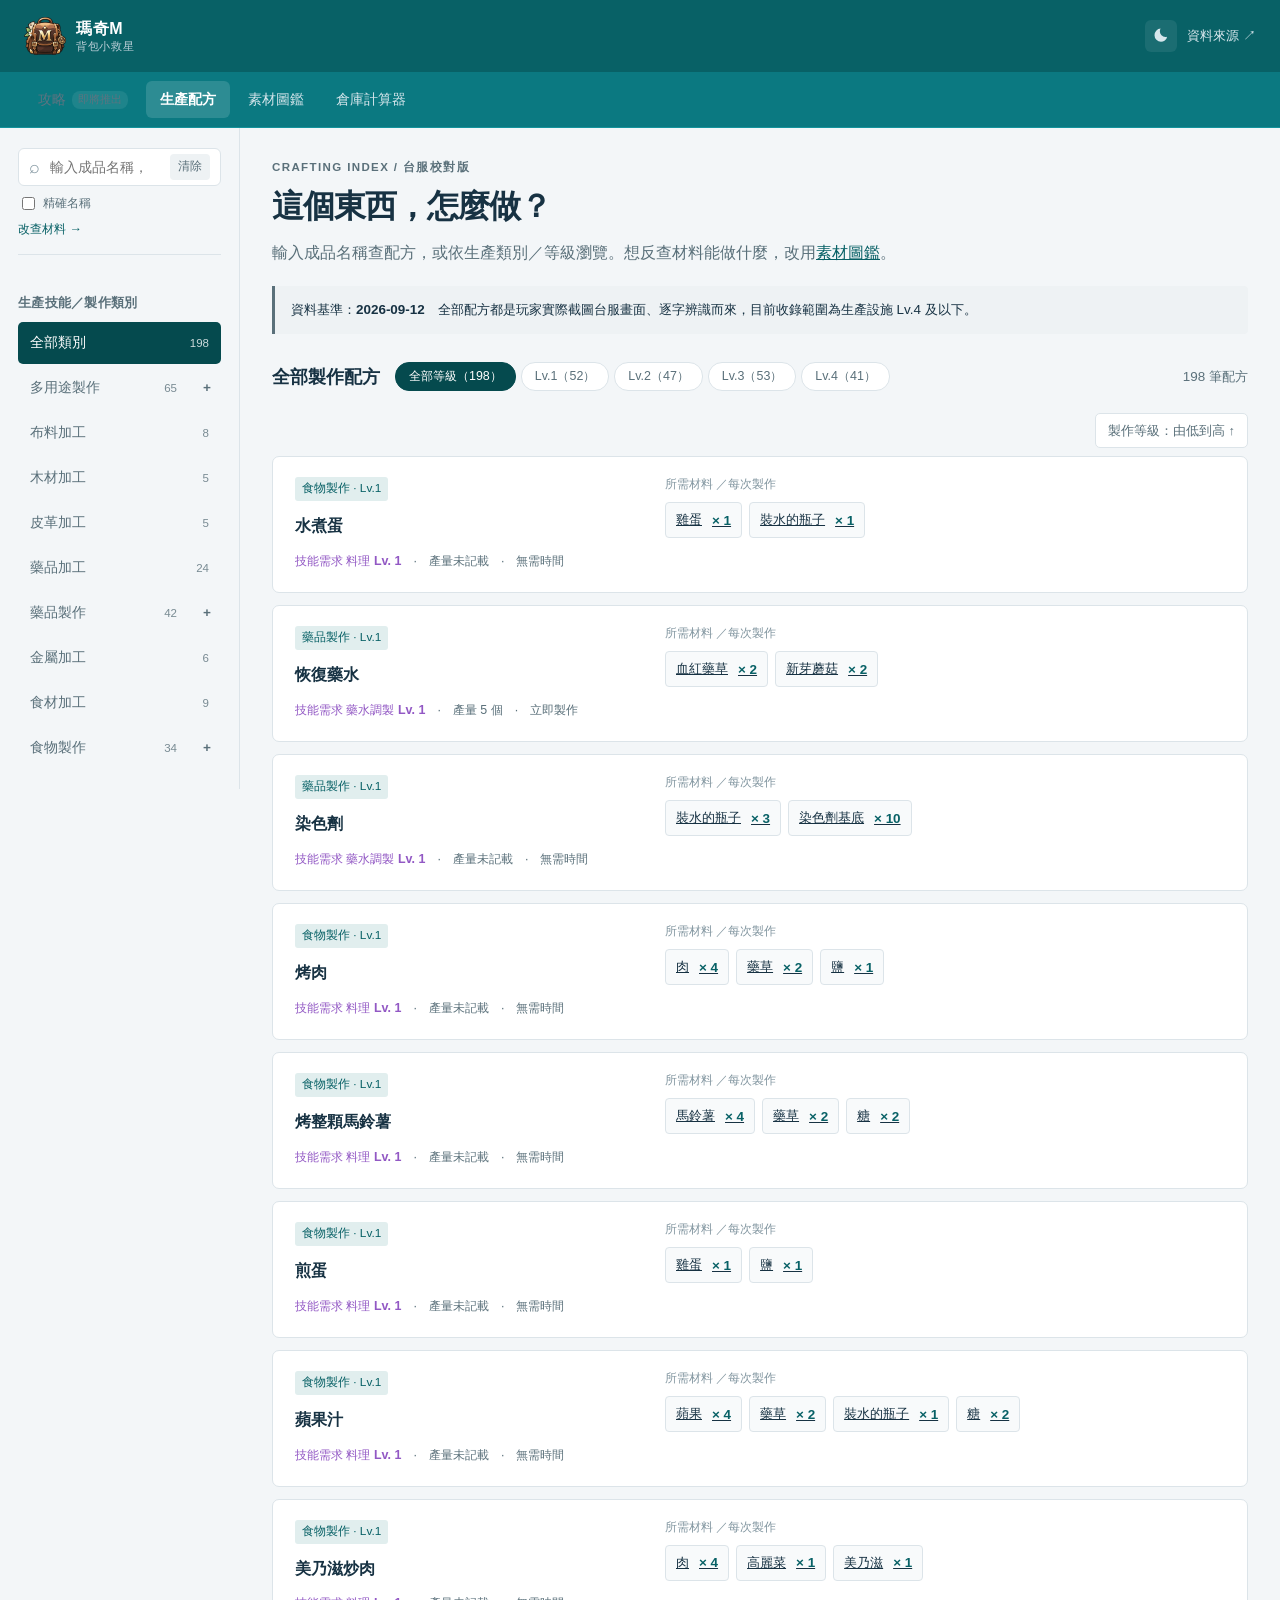
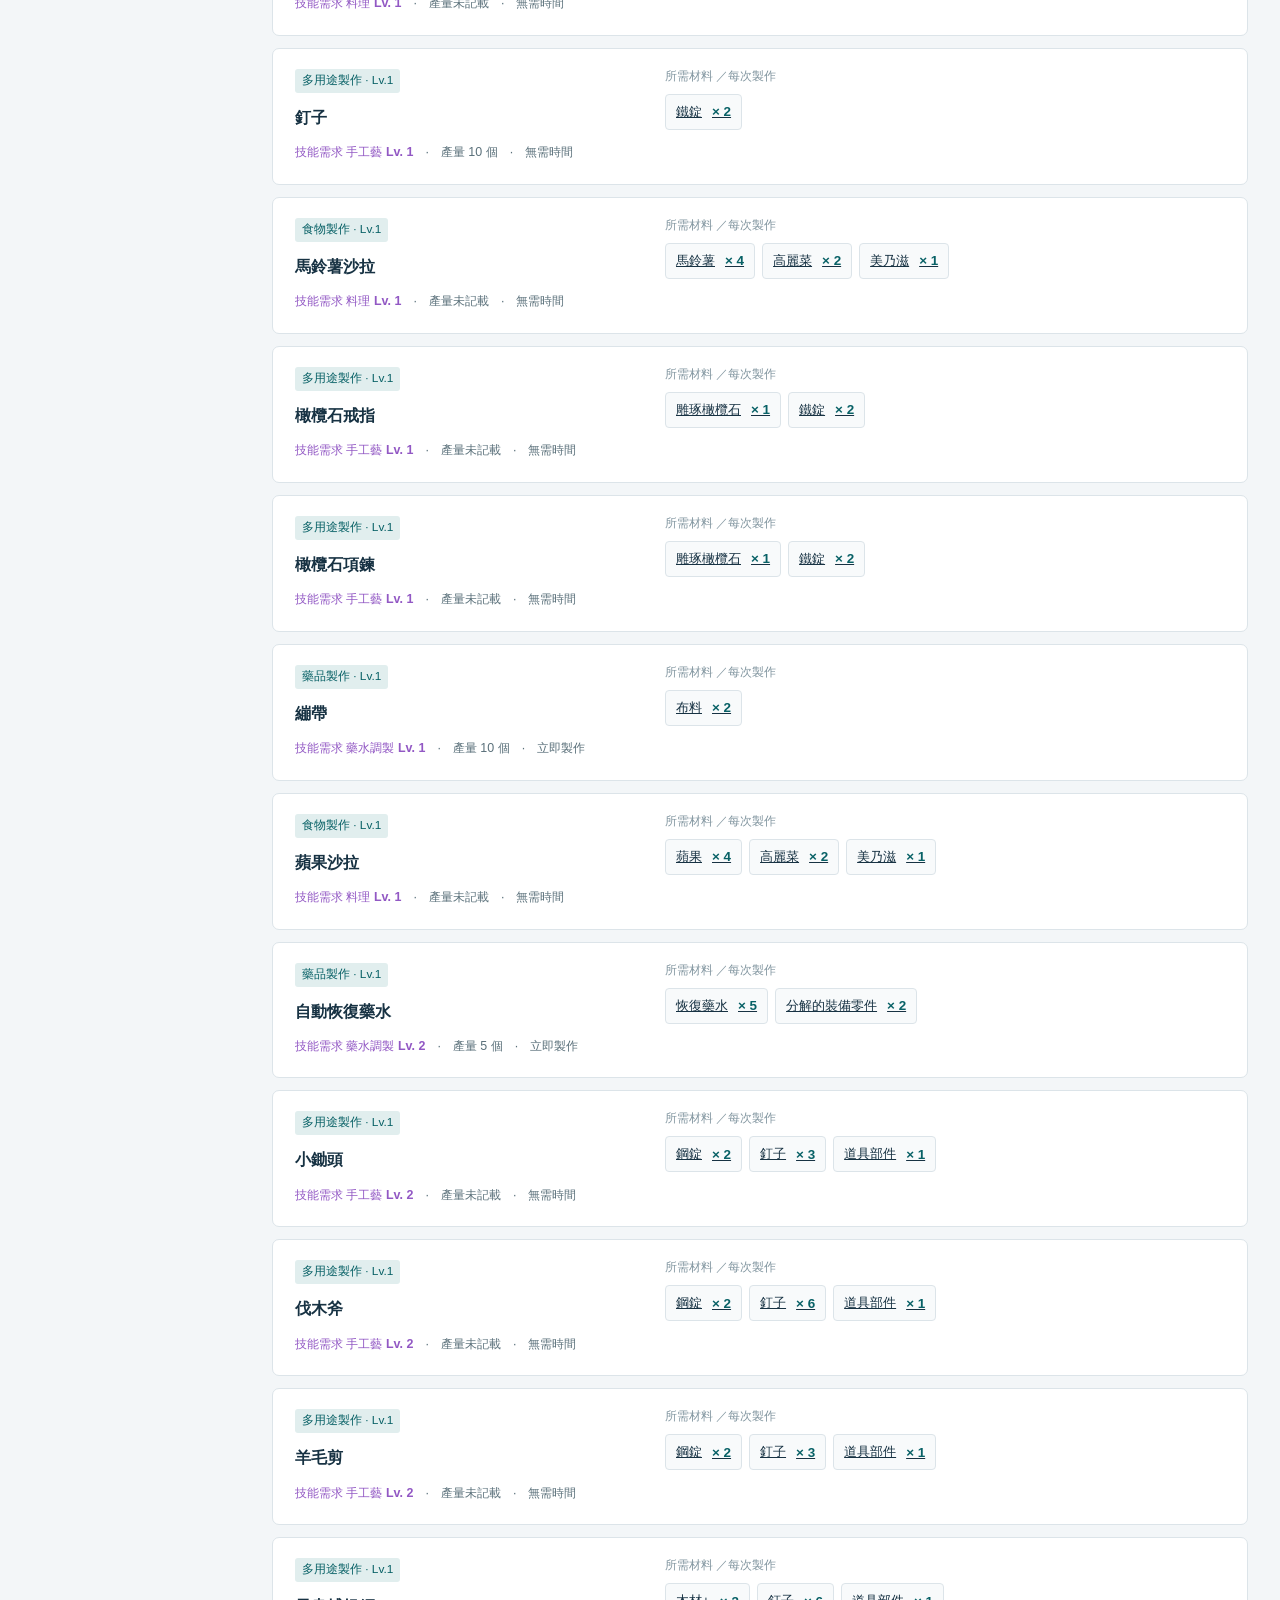
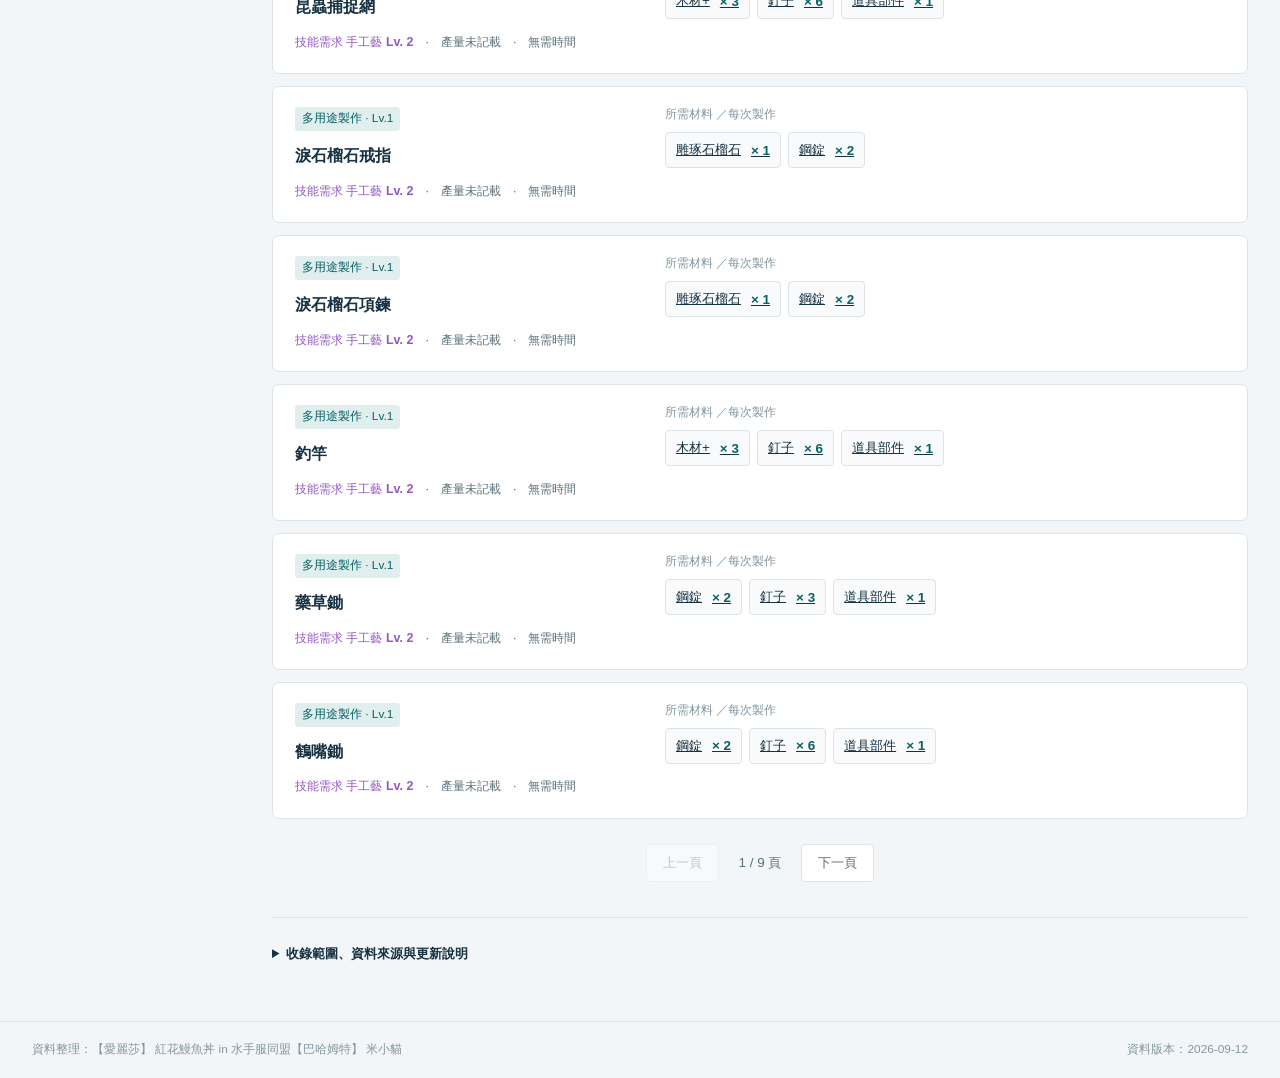
==== database.html @ 763d6b6a "更新品牌色與資料整理署名 Banner 主色改為 #086166，全站配色以此為主軸重新搭配（Header/Context-Bar/Hero、 連結與強調色、側欄啟用狀態、徽章底色，深色模式也同步調整" ====
<!doctype html>
<html lang="zh-Hant">
<head>
<meta charset="UTF-8">
<meta name="viewport" content="width=device-width,initial-scale=1">
<meta name="theme-color" content="#086166">
<title>資料庫｜瑪奇M 背包小救星</title>
<meta name="description" content="瑪奇M生產配方查詢，可依生產分類、子分類、等級瀏覽，或輸入成品名稱查詢所需材料、技能需求與製作時間，資料來自玩家自行截圖台服畫面整理。">
<link rel="stylesheet" href="css/style.css">
<!-- 深色／淺色模式：越早套用越好，避免翻頁那一瞬間先閃一次錯的顏色再跳成使用者選的模式 -->
<script>(function(){try{var t=localStorage.getItem('mabi-theme');if(t)document.documentElement.setAttribute('data-theme',t);}catch(e){}})();</script>
</head>
<body>

<!-- Global Header：品牌識別，全站固定 72px -->
<header class="global-header">
  <a class="brand" href="index.html">
    <span class="mark"><img src="images/LOGO/LOGO_01.png" alt="瑪奇M 背包小救星"></span>
    <span>瑪奇M<small>背包小救星</small></span>
  </a>
  <div class="header-actions">
    <button id="themeToggle" class="theme-toggle" type="button" aria-label="切換深色／淺色模式" title="切換深色／淺色模式">
      <svg class="icon-moon" viewBox="0 0 24 24" width="16" height="16" aria-hidden="true"><path fill="currentColor" d="M20.742 13.045a8.088 8.088 0 0 1-2.077.27c-4.612 0-8.35-3.738-8.35-8.35 0-1.482.392-2.873 1.079-4.075A9.708 9.708 0 0 0 2.25 10.834a9.708 9.708 0 0 0 9.706 9.707 9.71 9.71 0 0 0 8.786-5.496Z"/></svg>
      <svg class="icon-sun" viewBox="0 0 24 24" width="16" height="16" aria-hidden="true"><path fill="currentColor" d="M12 4a1 1 0 0 1-1-1V1.75a1 1 0 1 1 2 0V3a1 1 0 0 1-1 1Zm0 15a1 1 0 0 1 1 1v1.25a1 1 0 1 1-2 0V20a1 1 0 0 1 1-1Zm9-7a1 1 0 0 1-1 1h-1.25a1 1 0 1 1 0-2H20a1 1 0 0 1 1 1ZM4.25 12a1 1 0 0 1-1 1H2a1 1 0 1 1 0-2h1.25a1 1 0 0 1 1 1Zm13.132-6.132a1 1 0 0 1 0 1.414l-.884.884a1 1 0 1 1-1.414-1.414l.884-.884a1 1 0 0 1 1.414 0ZM7.116 16.884a1 1 0 0 1 0 1.414l-.884.884a1 1 0 1 1-1.414-1.414l.884-.884a1 1 0 0 1 1.414 0Zm11.766 2.298a1 1 0 0 1-1.414 0l-.884-.884a1 1 0 1 1 1.414-1.414l.884.884a1 1 0 0 1 0 1.414ZM7.116 7.116a1 1 0 0 1-1.414 0l-.884-.884A1 1 0 1 1 6.232 4.82l.884.884a1 1 0 0 1 0 1.412ZM12 7a5 5 0 1 1 0 10 5 5 0 0 1 0-10Z"/></svg>
    </button>
    <a href="#sources">資料來源 ↗</a>
  </div>
</header>

<!-- Context-Bar：全站導航（我要去哪個功能），吸在 Header 下方 -->
<div class="context-bar">
  <nav class="global-nav" aria-label="全站導航">
    <span class="disabled">攻略<em>即將推出</em></span>
    <a href="database.html" class="current">生產配方</a>
    <a href="items.html">素材圖鑑</a>
    <a href="inventory.html">倉庫計算器</a>
  </nav>
</div>

<!-- 版面骨架：Sidebar（搜尋＋區域導航：分類／等級）＋ 正文 -->
<div class="layout">

  <aside class="sidebar">
    <div class="sidebar-search">
      <div class="search-line">
        <span aria-hidden="true">⌕</span>
        <input id="search" type="search" autocomplete="off" placeholder="輸入成品名稱，例如：鋼錠、繃帶">
        <button id="clear" type="button">清除</button>
      </div>
      <label class="exact-toggle"><input type="checkbox" id="exact"> 精確名稱</label>
      <a href="items.html" class="switch-link">改查材料 →</a>
    </div>
    <h2 id="categoryHeading">生產技能／製作類別</h2>
    <nav id="categories" aria-label="製作類別"></nav>
  </aside>

  <main class="content">
    <div class="content-inner">

      <div class="intro">
        <div>
          <p class="eyebrow">CRAFTING INDEX / 台服校對版</p>
          <h1>這個東西，怎麼做？</h1>
          <p>輸入成品名稱查配方，或依生產類別／等級瀏覽。想反查材料能做什麼，改用<a href="items.html">素材圖鑑</a>。</p>
        </div>
      </div>

      <div class="notice">
        資料基準：<strong id="notice-date"></strong>　全部配方都是玩家實際截圖台服畫面、逐字辨識而來，目前收錄範圍為生產設施 Lv.4 及以下。
      </div>

      <div class="result-bar">
        <h2 id="result-title">全部製作配方</h2>
        <div id="levelPicker" class="level-picker"></div>
        <span id="result-count" role="status" aria-live="polite"></span>
      </div>
      <div id="subcatPicker" class="level-picker subcat-picker" hidden></div>
      <div id="active-filter"></div>
      <div id="results"><div class="empty">正在讀取配方資料…</div></div>
      <div class="pagination">
        <button id="previous">上一頁</button>
        <span id="page-info"></span>
        <button id="next">下一頁</button>
      </div>

      <details id="sources">
        <summary>收錄範圍、資料來源與更新說明</summary>
        <div id="coverage"></div>
        <p>主要資料：玩家自行截圖台服遊戲畫面（生產設施 Lv.4 及以下），逐字辨識、人工複核後整理而成，非官方審核資料，可能有漏項或誤讀。</p>
        <p>查無結果僅表示目前收錄資料中沒有符合項目，不代表遊戲中沒有這個配方；數量、產量或時間未記載時會明示。歡迎持續補充截圖擴充收錄範圍。<a href="https://mabinogimobile.nexon.com/Info/Guide" target="_blank" rel="noopener">NEXON 官方指南</a>供核對遊戲規則。</p>
      </details>

    </div>
  </main>
</div>

<footer class="site-footer">
  <span>資料整理：【愛麗莎】 紅花鰻魚丼 in 水手服同盟【巴哈姆特】 米小貓</span>
  <span id="build-meta"></span>
</footer>

<script src="js/theme.js"></script>
<script src="js/data.js"></script>
<script src="js/app.js"></script>
</body>
</html>
---- css/style.css ----
/* ===================================================================
   瑪奇M 背包小救星 - 全站設計系統
   Header(72px, 全站固定，首頁例外) / Context-Bar(56px, 需要的頁面才出現)
   Sidebar(240px) / Main gutter(32~40px) / 文章 840px / 資料頁最大 1200px
   IA：Header = 全站導航（我要去哪個功能）／Sidebar = 區域導航（這個功能內去哪）

   配色一律用下面這組變數（Header／Context-Bar／Hero 是固定深色品牌色，
   不隨淺色／深色模式變動；其餘內文區塊都吃這組變數，深色模式只要在
   [data-theme="dark"] 裡覆寫變數即可，規則本身不用重寫）
   =================================================================== */

:root {
  font-family: Inter, "Noto Sans TC", "Microsoft JhengHei", sans-serif;
  font-size: 16px;
  color: var(--text);
  background: var(--bg);

  --bg: #f3f6f8;            /* 頁面／側欄底色 */
  --surface: #ffffff;       /* 卡片、表格、輸入框等表面 */
  --surface-2: #eef2f4;     /* 標籤／hover 等淺色填色 */
  --surface-3: #f8fafb;     /* 材料格等更淺一階的填色 */
  --text: #173243;          /* 主文字 */
  --text-2: #5a707a;        /* 次要文字（說明、meta） */
  --text-3: #8296a0;        /* 更淡的文字（footer、時間戳、占位符） */
  --line: #dce4e9;          /* 邊框線 */
  --accent: #086166;        /* 主色（連結、強調文字），跟頁首 Banner 同一個顏色 */
  --accent-soft: #e1eeee;   /* 徽章／材料命中 底色 */
  --accent-strong: #054a4e; /* 側欄主分類啟用中 底色 */
  --accent-strong-2: #033a3d; /* 側欄子分類啟用中 底色（比上面更深一階） */
  --warn-bg: #fdecd9;       /* 未實裝標籤 底色 */
  --warn-text: #a5490a;     /* 未實裝標籤 文字 */
  --danger: #c15b4a;        /* 刪除／缺料 等警示文字 */

  --header-h: 72px;
  --context-h: 56px;
  --sidebar-w: 240px;
  --gutter: 32px;
  --sticky-top: calc(var(--header-h) + var(--context-h)); /* 全站導覽列現在都在 Context-Bar，側欄一律往下多吸 56px */
}

/* 系統偏好深色時，只要頁面沒有被手動切成「淺色」，就先套用深色配色 */
@media (prefers-color-scheme: dark) {
  :root:not([data-theme="light"]) {
    --bg: #10161c;
    --surface: #1a232b;
    --surface-2: #222d36;
    --surface-3: #1e2830;
    --text: #dde6ea;
    --text-2: #93a7b1;
    --text-3: #6f8790;
    --line: #2b3944;
    --accent: #35b8c0;
    --accent-soft: #123f42;
    --accent-strong: #14818a;
    --accent-strong-2: #0f6b73;
    --warn-bg: #3a2413;
    --warn-text: #e2954f;
    --danger: #e0796a;
  }
}
/* 手動切成「深色」：不管系統設定是什麼，都套用深色配色（右上角切換鈕控制這個屬性） */
:root[data-theme="dark"] {
  --bg: #10161c;
  --surface: #1a232b;
  --surface-2: #222d36;
  --surface-3: #1e2830;
  --text: #dde6ea;
  --text-2: #93a7b1;
  --text-3: #6f8790;
  --line: #2b3944;
  --accent: #3fb6ae;
  --accent-soft: #16333a;
  --accent-strong: #1f8089;
  --accent-strong-2: #17646c;
  --warn-bg: #3a2413;
  --warn-text: #e2954f;
  --danger: #e0796a;
}

* { box-sizing: border-box; }
body { margin: 0; }
button, input { font: inherit; }
button, a { touch-action: manipulation; }
button { cursor: pointer; }
a { color: var(--accent); }
button:focus-visible, a:focus-visible, input:focus-visible, summary:focus-visible {
  outline: 3px solid #dd9f37;
  outline-offset: 3px;
}
/* 切換深色／淺色模式時，讓顏色平滑過渡，不要整片畫面瞬間跳色 */
body, .sidebar, .sidebar-search .search-line, .recipe, .entry-card, .item-card,
.item-detail-header, .usage-row, .recipe-source-box, .inv-add, .inv-add-suggest,
.inv-table, .inv-row, .empty, .notice, .badge, .ni-tag, .level-picker button,
#active-filter #sortToggle, .pagination button {
  transition: background-color .15s ease, color .15s ease, border-color .15s ease;
}

/* ===================================================================
   Global Header（72px，全站固定規格，只有首頁的 Hero 區塊比較大，
   Header 本身高度不變）
   這一區塊是固定的深色品牌色，淺色／深色模式下都長一樣
   =================================================================== */
.global-header {
  position: sticky;
  top: 0;
  z-index: 40;
  height: var(--header-h);
  background: #086166;
  color: white;
  display: flex;
  align-items: center;
  justify-content: space-between;
  gap: 28px;
  padding: 0 24px;
}
.brand {
  display: flex;
  align-items: center;
  gap: 10px;
  text-decoration: none;
  color: white;
  font-weight: 650;
  letter-spacing: .04em;
  flex-shrink: 0;
  white-space: nowrap;
}
.brand .mark {
  width: 42px;
  height: 42px;
  flex-shrink: 0;
  display: grid;
  place-items: center;
}
.brand .mark img { width: 100%; height: 100%; object-fit: contain; display: block; }
.brand small { display: block; font-size: .68rem; color: #bed0d9; font-weight: 400; }

/* 全站導航：目前只有「資料庫」真正做好，其餘先用 disabled 樣式佔位，
   之後功能做好了只要把 disabled 拿掉、補上 href 即可，版型不用重做
   現在整排都移到 Context-Bar 裡，全站每一頁都會出現 */
.global-nav { display: flex; gap: 4px; }
.global-nav a, .global-nav span {
  display: inline-flex;
  align-items: center;
  gap: 6px;
  padding: 9px 14px;
  border-radius: 6px;
  font-size: .9rem;
  text-decoration: none;
  color: #d7e6ec;
}
.global-nav a:hover { background: rgba(255,255,255,.1); }
.global-nav a.current { background: rgba(255,255,255,.14); color: white; font-weight: 600; }
.global-nav span.disabled { color: #5d7480; cursor: default; }
.global-nav span.disabled em { font-style: normal; font-size: .68rem; background: rgba(255,255,255,.08); padding: 2px 6px; border-radius: 8px; }

.header-actions { display: flex; align-items: center; gap: 10px; flex-shrink: 0; }
.header-actions a { color: #d7e6ec; font-size: .82rem; text-decoration: none; white-space: nowrap; }

/* 深色／淺色模式切換鈕：放在 header-actions 裡，圖示本身用 currentColor，
   兩種模式的圖示都畫好，靠 [data-theme] 切換顯示哪一個，JS 只需要切屬性 */
.theme-toggle {
  display: grid; place-items: center;
  width: 32px; height: 32px; flex-shrink: 0;
  border: 0; border-radius: 6px;
  background: rgba(255,255,255,.08); color: #d7e6ec;
}
.theme-toggle:hover { background: rgba(255,255,255,.16); }
.theme-toggle .icon-sun { display: none; }
:root[data-theme="dark"] .theme-toggle .icon-moon { display: none; }
:root[data-theme="dark"] .theme-toggle .icon-sun { display: block; }

/* ===================================================================
   Context / Search Bar（56px，只有需要搜尋的功能頁才出現，吸在 Header 下方）
   這一區塊也是固定的深色品牌色，淺色／深色模式下都長一樣
   =================================================================== */
.context-bar {
  position: sticky;
  top: var(--header-h);
  z-index: 35;
  height: var(--context-h);
  background: #0b7981;
  border-bottom: 1px solid #14939c;
  display: flex;
  align-items: center;
  gap: 16px;
  padding: 0 24px;
}
.context-bar .search-line {
  flex: 1;
  display: flex;
  align-items: center;
  gap: 10px;
  background: rgba(255,255,255,.08);
  border: 1px solid rgba(255,255,255,.18);
  border-radius: 6px;
  padding: 0 12px;
  height: 40px;
  max-width: 640px;
}
.context-bar .search-line:focus-within { border-color: #dd9f37; }
.context-bar .search-line span { color: #bed0d9; font-size: 1.2rem; }
.context-bar .search-line input {
  flex: 1; min-width: 0; border: 0; background: transparent; color: white; outline: none;
}
.context-bar .search-line input::placeholder { color: #8ea3ab; }
.context-bar .modes { display: flex; gap: 4px; flex-shrink: 0; }
.context-bar .modes button {
  background: none; border: 1px solid transparent; color: #bed0d9;
  border-radius: 5px; padding: 6px 10px; font-size: .8rem;
}
.context-bar .modes button[aria-selected=true] { color: white; background: rgba(255,255,255,.14); border-color: rgba(255,255,255,.28); }
.context-bar .exact-toggle { display: flex; align-items: center; gap: 5px; font-size: .78rem; color: #bed0d9; flex-shrink: 0; white-space: nowrap; }
.context-bar .exact-toggle input { accent-color: #dd9f37; }
.context-bar .source-link { color: #b9d0d8; font-size: .8rem; text-decoration: none; flex-shrink: 0; white-space: nowrap; }

/* 側欄裡的搜尋區塊（跟側欄背景搭，吃 --surface / --line 變數） */
.sidebar-search { margin-bottom: 14px; padding-bottom: 16px; border-bottom: 1px solid var(--line); }
.sidebar-search .search-line {
  display: flex; align-items: center; gap: 8px; background: var(--surface);
  border: 1px solid var(--line); border-radius: 6px; padding: 0 10px; height: 38px; margin-bottom: 8px;
}
.sidebar-search .search-line:focus-within { border-color: var(--accent); }
.sidebar-search .search-line span { color: var(--text-3); font-size: 1.1rem; }
.sidebar-search .search-line input { flex: 1; min-width: 0; border: 0; background: transparent; color: var(--text); outline: none; font-size: .85rem; }
.sidebar-search .search-line button { border: 0; background: var(--surface-2); color: var(--text-2); border-radius: 4px; padding: 5px 8px; font-size: .74rem; }
.sidebar-search .exact-toggle { display: flex; align-items: center; gap: 5px; font-size: .78rem; color: var(--text-2); }
.sidebar-search .exact-toggle input { accent-color: var(--accent); }
.sidebar-search .switch-link { display: block; margin-top: 8px; font-size: .78rem; color: var(--accent); text-decoration: none; }

/* ===================================================================
   版面骨架：側欄（區域導航）＋ 正文
   =================================================================== */
.layout { display: flex; align-items: flex-start; }

.sidebar {
  position: sticky;
  top: var(--sticky-top);
  align-self: flex-start;
  width: var(--sidebar-w);
  flex-shrink: 0;
  max-height: calc(100vh - var(--sticky-top));
  overflow-y: auto;
  padding: 20px 18px;
  border-right: 1px solid var(--line);
  background: var(--bg);
}
.sidebar h2 { font-size: .8rem; color: var(--text-2); margin: 14px 0 10px; letter-spacing: .02em; }
.sidebar h2:first-child { margin-top: 0; }
/* 「生產技能／製作類別」不要貼齊搜尋區塊，留約兩行文字的空白距離 */
#categoryHeading { margin-top: 40px; }
.sidebar nav { display: flex; flex-direction: column; gap: 3px; }
.sidebar nav button, .sidebar nav a {
  border: 0;
  background: transparent;
  color: var(--text-2);
  padding: 10px 12px;
  text-align: left;
  display: flex;
  justify-content: space-between;
  gap: 8px;
  align-items: center;
  border-radius: 5px;
  font-size: .85rem;
  text-decoration: none;
  height: 42px;
}
.sidebar nav button:hover, .sidebar nav a:hover { background: var(--surface-2); }
.sidebar nav button.active, .sidebar nav a.active { background: var(--accent-strong); color: white; }
.sidebar nav button span:last-child { font-size: .72rem; opacity: .8; }
.sidebar nav a.sub, .sidebar nav button.sub { padding-left: 28px; font-size: .8rem; height: 36px; } /* 子分類縮排 16px（在 12px 基礎上再加） */
.sidebar nav button.sub.active { background: var(--accent-strong-2); }
.sidebar nav button.sub .branch { color: var(--text-3); margin-right: 2px; flex-shrink: 0; } /* 子項目前方的分支符號 */

/* 可展開/收合的分類列：主按鈕 + 右側開合按鈕 各自獨立點擊 */
.cat-row { display: flex; align-items: stretch; gap: 2px; }
.cat-row button.cat-main { flex: 1; min-width: 0; }
.cat-toggle {
  flex-shrink: 0; width: 30px; height: 42px; border: 0; background: transparent;
  color: var(--text-2); border-radius: 5px; font-size: 1rem; font-weight: 600; line-height: 1;
}
.cat-toggle:hover { background: var(--surface-2); }
.cat-toggle[aria-expanded="true"] { color: var(--accent-strong); }

.content {
  flex: 1;
  min-width: 0;
  padding: var(--gutter);
}
.content-inner { max-width: 1200px; }
.content-inner.article-width { max-width: 840px; }

.intro { display: flex; justify-content: space-between; gap: 24px; align-items: center; margin-bottom: 20px; flex-wrap: wrap; }
.eyebrow { font-size: .72rem; letter-spacing: .12em; color: var(--text-2); font-weight: 700; margin: 0 0 10px; }
h1 { font-size: clamp(1.5rem, 2.6vw, 2rem); letter-spacing: -.03em; margin: 0 0 10px; }
.intro p:not(.eyebrow) { color: var(--text-2); margin: 0; line-height: 1.7; }
.stats { display: flex; gap: 24px; flex-shrink: 0; }
.stats strong { font-family: Georgia, serif; display: block; font-size: 1.7rem; font-weight: 400; color: var(--accent); }
.stats span { font-size: .76rem; color: var(--text-2); display: block; margin-top: 4px; }

.notice { font-size: .84rem; line-height: 1.8; background: var(--surface-2); border-left: 3px solid var(--text-2); padding: 12px 16px; margin-bottom: 22px; border-radius: 0 4px 4px 0; }
.legend { display: inline-flex; gap: 16px; margin-top: 6px; flex-wrap: wrap; }
.legend span { display: inline-flex; align-items: center; gap: 6px; }
.legend i { width: 10px; height: 10px; border-radius: 50%; display: inline-block; }

.suggestions { display: flex; flex-wrap: wrap; gap: 8px; margin-bottom: 22px; }
.suggestions button { background: var(--surface-2); border: 1px solid var(--line); color: var(--accent); border-radius: 4px; padding: 6px 10px; font-size: .8rem; }
.suggestions small { color: var(--text-2); margin-left: 5px; }

.result-bar { display: flex; flex-wrap: wrap; gap: 15px; align-items: center; padding: 6px 0 14px; }
.result-bar h2 { margin: 0; font-size: 1.1rem; }
.result-bar > span { font-size: .84rem; color: var(--text-2); margin-left: auto; }

/* 等級揀選器：放在分類標題右側，直接選要看哪個等級 */
.level-picker { display: flex; gap: 5px; flex-wrap: wrap; }
.level-picker button {
  border: 1px solid var(--line); background: var(--surface); color: var(--text-2);
  border-radius: 14px; padding: 5px 13px; font-size: .78rem;
}
.level-picker button:hover { border-color: var(--accent); color: var(--accent); }
.level-picker button.active { background: var(--accent-strong); color: white; border-color: var(--accent-strong); }
.subcat-picker { margin: -6px 0 14px; }
#active-filter { display: flex; align-items: center; gap: 12px; flex-wrap: wrap; font-size: .84rem; color: var(--accent); line-height: 1.8; margin-bottom: 8px; }
#active-filter button { border: 0; background: none; color: var(--accent); text-decoration: underline; cursor: pointer; }
#active-filter #sortToggle {
  margin-left: auto; flex-shrink: 0; border: 1px solid var(--line); background: var(--surface); color: var(--text-2);
  border-radius: 5px; padding: 5px 12px; text-decoration: none; font-size: .8rem;
}
#active-filter #sortToggle:hover { border-color: var(--accent); color: var(--accent); }

.recipe { background: var(--surface); border: 1px solid var(--line); border-radius: 7px; margin-bottom: 12px; padding: 20px 22px; display: grid; grid-template-columns: minmax(170px,1fr) minmax(200px,1.6fr); gap: 20px; }
.badge { display: inline-block; font-size: .74rem; color: var(--accent); background: var(--accent-soft); padding: 4px 7px; border-radius: 3px; }
.ni-tag { display: inline-block; font-size: .7rem; color: var(--warn-text); background: var(--warn-bg); padding: 2px 6px; border-radius: 3px; margin-left: 6px; vertical-align: middle; white-space: nowrap; font-weight: 600; }
.recipe h3 { font-size: 1.02rem; margin: 12px 0 5px; line-height: 1.5; overflow-wrap: anywhere; }
.korean { font-size: .78rem; color: var(--text-3); line-height: 1.6; overflow-wrap: anywhere; }
.meta { font-size: .78rem; line-height: 1.8; color: var(--text-2); margin-top: 12px; }
.ingredients-label { font-size: .74rem; color: var(--text-3); margin-bottom: 9px; }
.ingredients { display: flex; flex-wrap: wrap; gap: 7px; }
.ingredient { border: 1px solid var(--line); background: var(--surface-3); padding: 8px 10px; border-radius: 4px; text-align: left; max-width: 100%; display: flex; gap: 10px; justify-content: space-between; align-items: center; color: var(--text); font-size: .84rem; }
.ingredient small { display: block; font-size: .72rem; color: var(--text-3); line-height: 1.6; }
.ingredient b { color: var(--accent); white-space: nowrap; }
.ingredient.match { border-color: var(--accent); background: var(--accent-soft); }
.ingredient:hover { border-color: var(--accent); }
.recipe details { font-size: .78rem; color: var(--text-2); margin-top: 14px; line-height: 1.7; }
.recipe details p { margin-bottom: 0; overflow-wrap: anywhere; }
summary { cursor: pointer; }

.pagination { display: flex; gap: 20px; align-items: center; justify-content: center; margin: 25px 0; }
.pagination button { border: 1px solid var(--line); border-radius: 4px; background: var(--surface); color: var(--text-2); padding: 9px 16px; font-size: .84rem; }
.pagination button:disabled { opacity: .35; cursor: default; }
#page-info { font-size: .84rem; color: var(--text-2); }

.empty { padding: 45px 22px; text-align: center; background: var(--surface); border: 1px dashed var(--line); line-height: 1.9; color: var(--text-2); border-radius: 6px; }
.empty h3 { color: var(--text); }
.empty button { padding: 10px 17px; border: 0; background: var(--accent-strong); color: #fff; border-radius: 5px; }

#sources { margin-top: 35px; border-top: 1px solid var(--line); padding: 23px 0; font-size: .84rem; line-height: 1.9; color: var(--text-2); }
#sources > summary { font-weight: 600; color: var(--text); }
#sources p { max-width: 1000px; }
#coverage { padding-top: 15px; }

.site-footer { font-size: .74rem; color: var(--text-3); border-top: 1px solid var(--line); padding: 20px var(--gutter); display: flex; justify-content: space-between; gap: 15px; }

/* ===================================================================
   首頁專用：Hero / 入口卡片 / 最近更新
   （首頁是 --header-h 72px 固定規格「唯一的例外」：Header 高度不變，
   但下面多一段自己的 Hero 區塊；Hero 跟 Header 一樣是固定深色品牌色）
   =================================================================== */
.hero {
  background: linear-gradient(180deg, #086166 0%, #0b7981 100%);
  color: white;
  padding: 56px 24px 64px;
  text-align: center;
}
.hero h1 { color: white; font-size: clamp(1.6rem, 3vw, 2.3rem); margin: 0 0 22px; letter-spacing: -.02em; }
.hero-search {
  max-width: 640px;
  margin: 0 auto 20px;
  display: flex;
  align-items: center;
  gap: 10px;
  background: rgba(255,255,255,.1);
  border: 1px solid rgba(255,255,255,.22);
  border-radius: 8px;
  padding: 4px 6px 4px 18px;
  height: 52px;
}
.hero-search span { color: #bed0d9; font-size: 1.3rem; }
.hero-search input { flex: 1; min-width: 0; border: 0; background: transparent; color: white; outline: none; font-size: .95rem; }
.hero-search input::placeholder { color: #93a9b1; }
.hero-search button { border: 0; background: #dd9f37; color: #1c2b32; font-weight: 700; border-radius: 5px; padding: 0 20px; height: 42px; }
.hero-hot { display: flex; gap: 10px; justify-content: center; flex-wrap: wrap; font-size: .82rem; }
.hero-hot span.label { color: #93a9b1; }
.hero-hot a { color: #cfe4ea; text-decoration: none; padding: 4px 10px; border-radius: 12px; background: rgba(255,255,255,.08); }
.hero-hot a:hover { background: rgba(255,255,255,.16); }

.home-main { max-width: 1200px; margin: 0 auto; padding: 44px var(--gutter); }
.entry-cards { display: grid; grid-template-columns: repeat(2, 1fr); gap: 20px; margin-bottom: 48px; }
.entry-card {
  display: block; text-decoration: none; color: inherit;
  background: var(--surface); border: 1px solid var(--line); border-radius: 10px; padding: 26px;
  transition: border-color .15s, transform .15s, background-color .15s;
}
.entry-card:hover { border-color: var(--accent); transform: translateY(-2px); }
.entry-card .icon { font-size: 1.8rem; margin-bottom: 14px; }
.entry-card h3 { margin: 0 0 8px; font-size: 1.05rem; color: var(--text); }
.entry-card p { margin: 0; font-size: .85rem; color: var(--text-2); line-height: 1.6; }
.entry-card.disabled { opacity: .55; cursor: default; }
.entry-card.disabled:hover { border-color: var(--line); transform: none; }
.entry-card .soon { display: inline-block; margin-top: 10px; font-size: .68rem; background: var(--surface-2); color: var(--text-2); padding: 2px 8px; border-radius: 8px; }

.recent-updates h2 { font-size: 1.05rem; margin: 0 0 16px; padding-bottom: 12px; border-bottom: 1px solid var(--line); }
.recent-updates ul { list-style: none; margin: 0; padding: 0; }
.recent-updates li { display: flex; gap: 16px; padding: 12px 0; border-bottom: 1px solid var(--line); font-size: .88rem; }
.recent-updates time { color: var(--text-3); font-size: .78rem; flex-shrink: 0; width: 90px; }
.recent-updates .desc { color: var(--text); }

/* ===================================================================
   素材圖鑑：清單卡片 + 物品詳情頁
   =================================================================== */
.item-grid { display: grid; grid-template-columns: repeat(auto-fill, minmax(180px, 1fr)); gap: 10px; }
.item-card {
  display: block; text-decoration: none; text-align: left;
  background: var(--surface); border: 1px solid var(--line); border-radius: 6px; padding: 12px 14px;
  cursor: pointer;
}
.item-card:hover { border-color: var(--accent); }
.item-card .item-card-zh { font-size: .92rem; display: block; margin-bottom: 2px; }
.item-card .item-card-kr { font-size: .72rem; color: var(--text-3); }
.item-card .item-card-tags { margin-top: 6px; }

.item-detail-header { background: var(--surface); border: 1px solid var(--line); border-radius: 8px; padding: 24px 26px; margin-bottom: 24px; }
.item-detail-header .korean { font-size: .85rem; margin-top: 2px; }
.item-detail-header h1 { margin: 4px 0 10px; }
.item-detail-header .tags { display: flex; gap: 8px; flex-wrap: wrap; margin-top: 10px; }

.item-section { margin-bottom: 32px; }
.item-section h2 { font-size: 1rem; margin: 0 0 14px; padding-bottom: 10px; border-bottom: 1px solid var(--line); display: flex; align-items: center; gap: 8px; }
.item-section h2 .q { font-size: .74rem; color: var(--text-3); font-weight: 400; }
.item-empty-state {
  font-size: .84rem; color: var(--text-2); background: var(--surface-2); border: 1px dashed var(--line);
  border-radius: 6px; padding: 16px 18px; line-height: 1.8;
}
.usage-list { display: flex; flex-direction: column; gap: 8px; }
.usage-row {
  display: flex; justify-content: space-between; align-items: center; gap: 12px;
  background: var(--surface); border: 1px solid var(--line); border-radius: 6px; padding: 10px 14px;
  text-decoration: none; color: inherit;
}
.usage-row:hover { border-color: var(--accent); }
.usage-row .qty { color: var(--accent); font-size: .82rem; white-space: nowrap; flex-shrink: 0; }
.recipe-source-box { background: var(--surface); border: 1px solid var(--line); border-radius: 6px; padding: 16px 18px; }

/* ===================================================================
   倉庫計算器
   =================================================================== */
.inv-add {
  display: flex; gap: 10px; align-items: center; background: var(--surface); border: 1px solid var(--line);
  border-radius: 8px; padding: 14px 16px; margin-bottom: 18px; position: relative;
}
.inv-add input[type=search] { flex: 1; min-width: 0; border: 1px solid var(--line); border-radius: 5px; padding: 9px 12px; background: var(--surface); color: var(--text); }
.inv-add-suggest {
  position: absolute; top: 100%; left: 16px; right: 16px; background: var(--surface); border: 1px solid var(--line);
  border-radius: 0 0 8px 8px; box-shadow: 0 8px 18px rgba(0,0,0,.16); z-index: 5; max-height: 260px; overflow-y: auto;
}
.inv-add-suggest button { display: block; width: 100%; text-align: left; border: 0; background: none; color: var(--text); padding: 9px 14px; font-size: .85rem; }
.inv-add-suggest button:hover { background: var(--surface-2); }

.inv-table { width: 100%; border-collapse: collapse; background: var(--surface); border: 1px solid var(--line); border-radius: 8px; overflow: hidden; margin-bottom: 20px; }
.inv-table th { text-align: left; font-size: .76rem; color: var(--text-2); font-weight: 500; padding: 10px 14px; border-bottom: 1px solid var(--line); background: var(--surface-2); }
.inv-table td { padding: 8px 14px; border-bottom: 1px solid var(--line); font-size: .88rem; }
.inv-table input[type=number] { width: 90px; border: 1px solid var(--line); border-radius: 5px; padding: 6px 8px; background: var(--surface); color: var(--text); }
.inv-table button.remove { border: 0; background: none; color: var(--danger); font-size: .8rem; }
.inv-empty { color: var(--text-3); font-size: .84rem; padding: 20px; text-align: center; }

.inv-calc-btn { border: 0; background: var(--accent); color: white; font-weight: 600; padding: 12px 22px; border-radius: 6px; font-size: .92rem; margin-bottom: 30px; }
.inv-calc-btn:hover { filter: brightness(1.08); }

.inv-results-group { margin-bottom: 28px; }
.inv-results-group h2 { font-size: 1rem; margin: 0 0 12px; padding-bottom: 10px; border-bottom: 1px solid var(--line); }
.inv-row {
  display: flex; align-items: center; gap: 14px; background: var(--surface); border: 1px solid var(--line);
  border-radius: 6px; padding: 12px 16px; margin-bottom: 8px;
}
.inv-row .status { width: 22px; flex-shrink: 0; text-align: center; font-size: 1rem; }
.inv-row.ok .status { color: #1B9653; }
.inv-row.partial .status { color: #c98a1c; }
.inv-row .name { flex: 1; min-width: 0; }
.inv-row .count { font-size: .82rem; color: var(--accent); white-space: nowrap; }
.inv-row .missing { font-size: .78rem; color: var(--danger); margin-top: 3px; }

/* ===================================================================
   響應式斷點
   =================================================================== */
@media (max-width: 1200px) {
  :root { --sidebar-w: 210px; --gutter: 22px; }
}

@media (max-width: 900px) {
  .layout { display: block; }
  .sidebar {
    position: static; width: auto; max-height: none; overflow: visible;
    border-right: 0; border-bottom: 1px solid var(--line);
    display: flex; flex-wrap: wrap; gap: 16px;
  }
  .sidebar nav { flex-direction: row; overflow-x: auto; }
  .sidebar-search { flex-basis: 100%; margin-bottom: 10px; padding-bottom: 12px; }
  .global-header { flex-wrap: wrap; height: auto; min-height: var(--header-h); padding: 12px 16px; }
  .context-bar { flex-wrap: wrap; height: auto; padding: 10px 16px; position: static; }
  .global-nav { flex-wrap: wrap; }
  .content { padding: 20px; }
  .recipe { grid-template-columns: 1fr; gap: 14px; }
  .entry-cards { grid-template-columns: 1fr; }
  .hero { padding: 40px 18px 48px; }
}
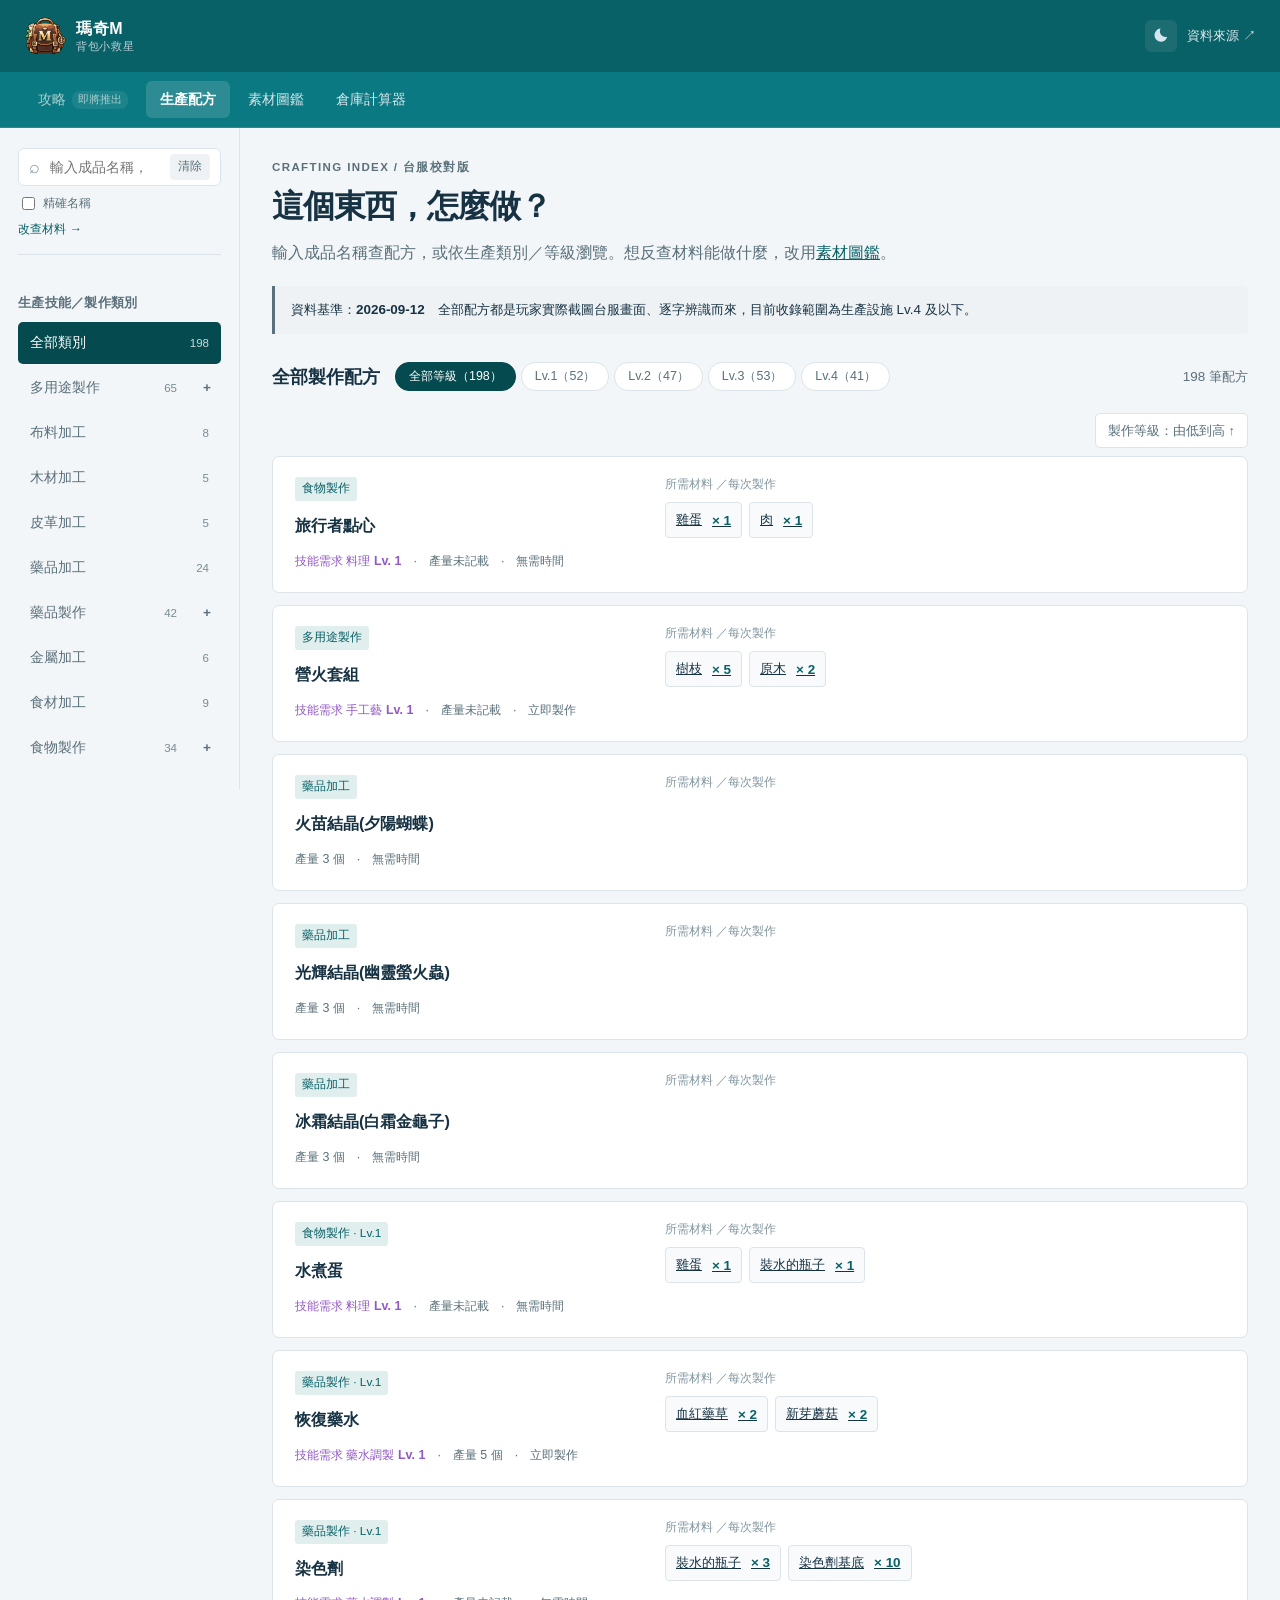
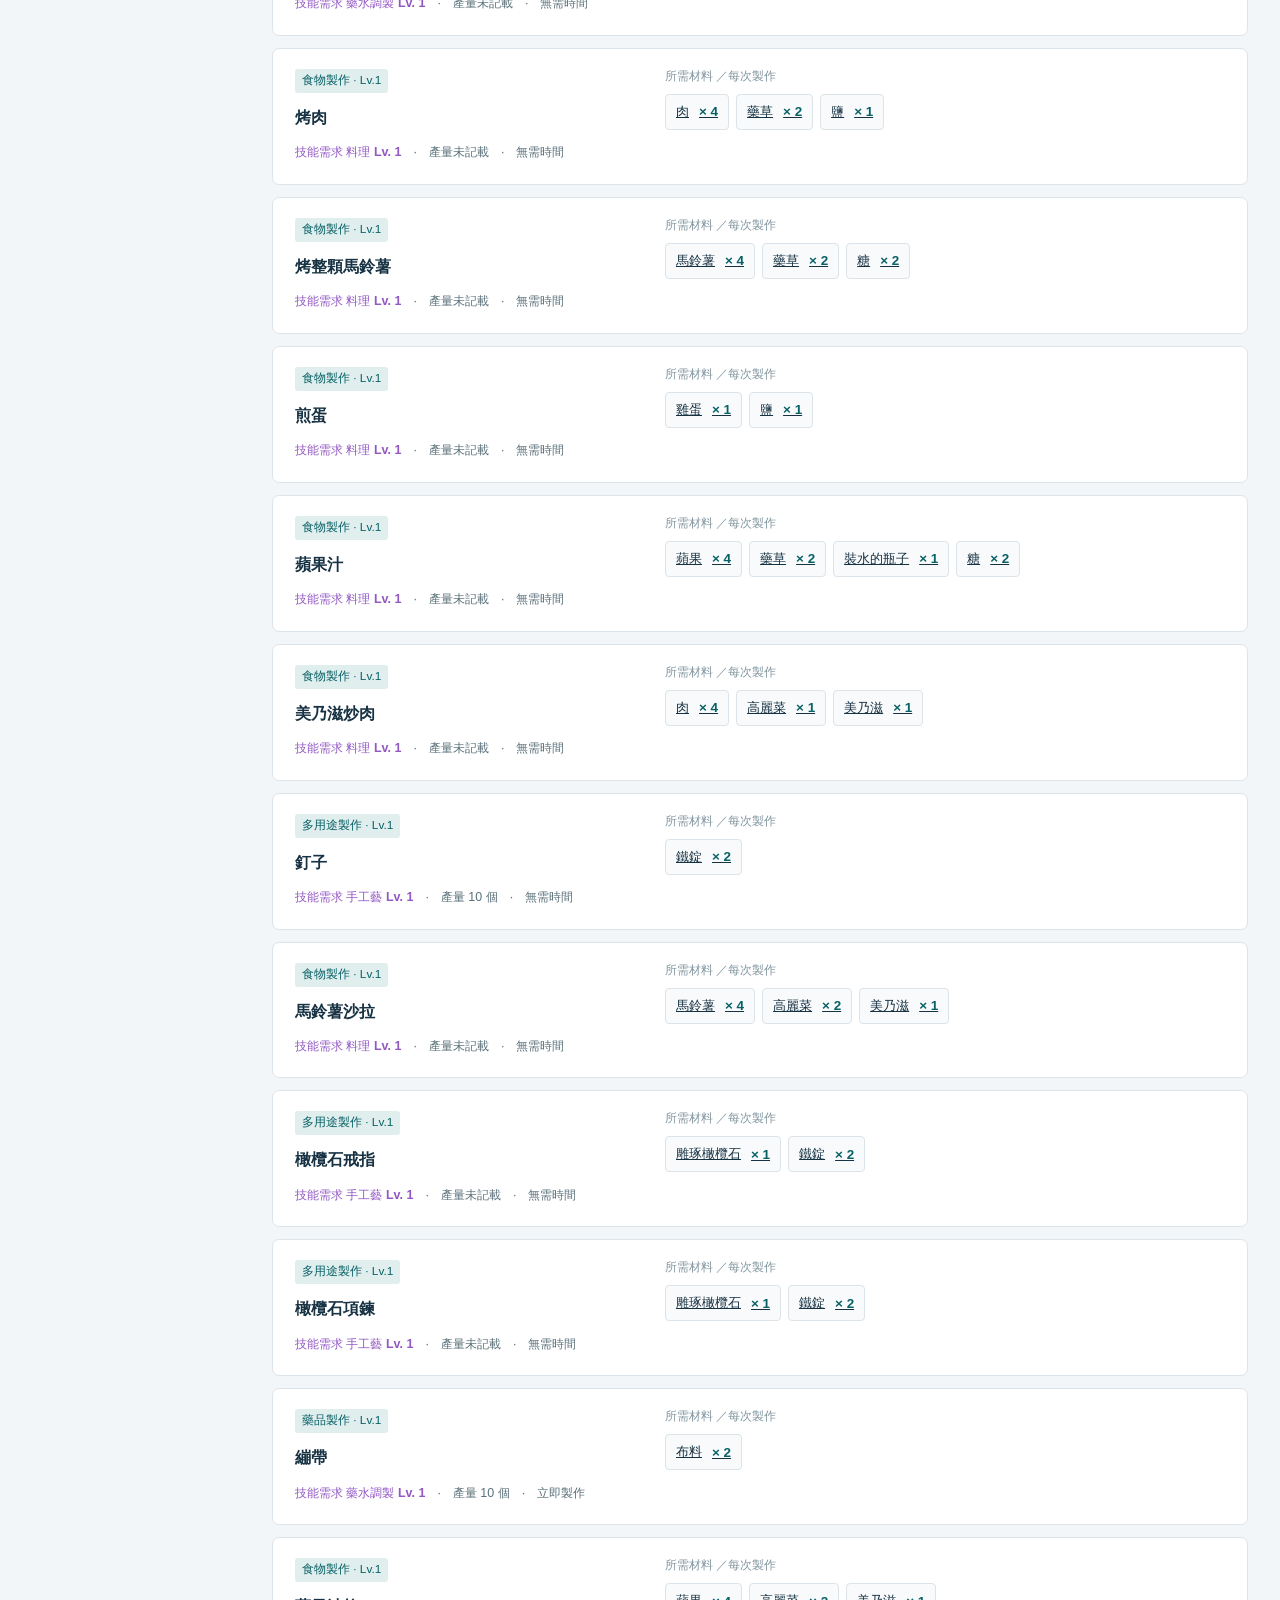
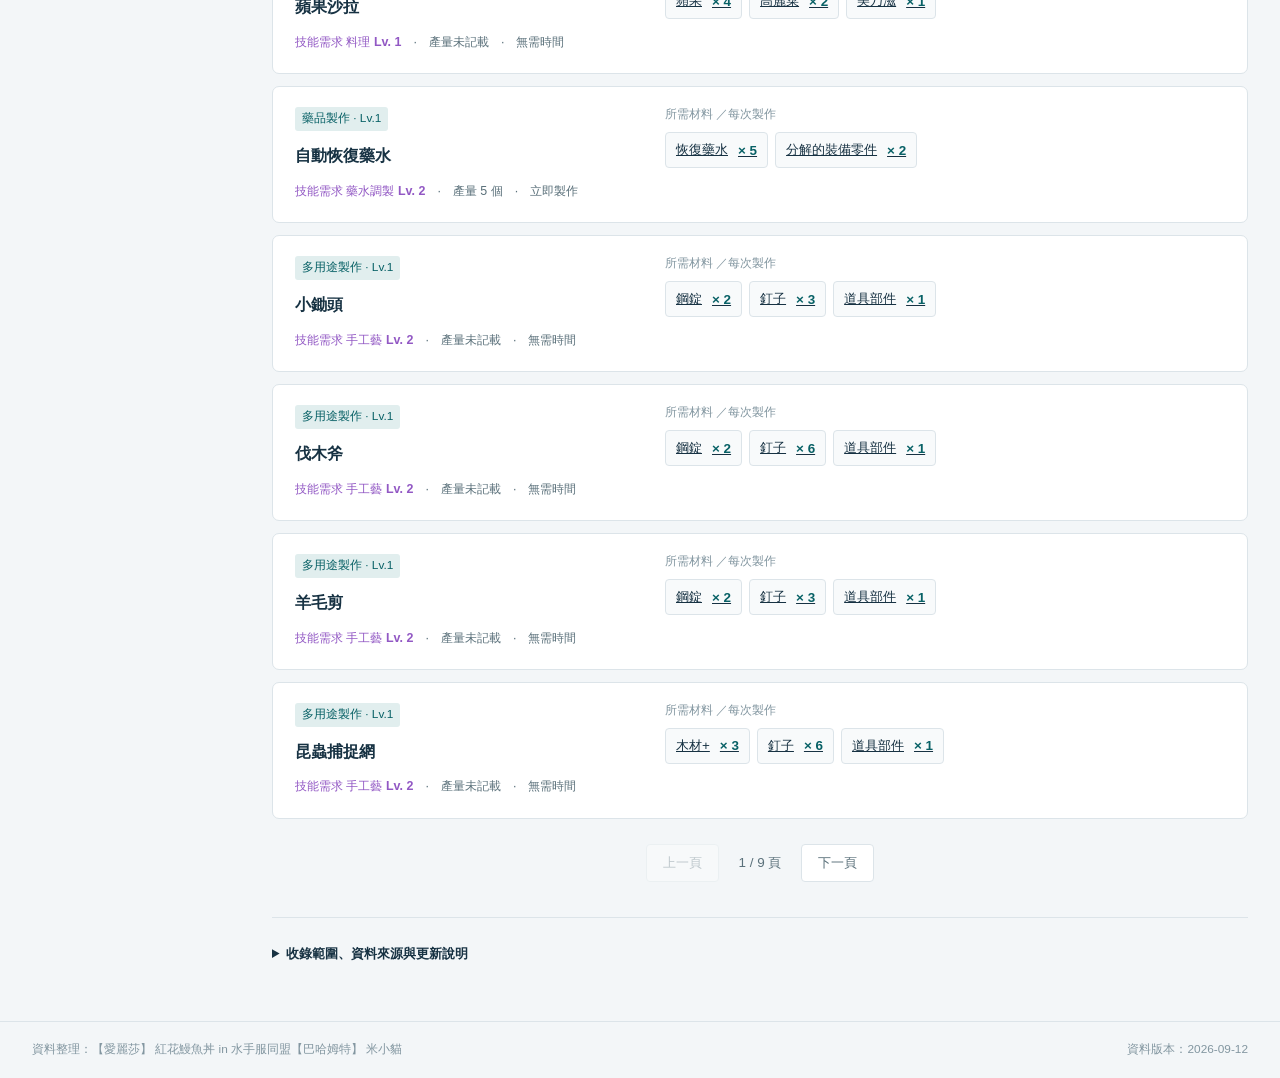
==== commit a60dffb8: "新增網站 favicon 用 LOGO_01（透明背景版）產生 256x256 的 favicon.png，四個頁面 <head> 都加上 favicon 連結。  Co-Authored-By: C" ====
--- a/database.html
+++ b/database.html
@@ -6,6 +6,7 @@
 <meta name="theme-color" content="#086166">
 <title>資料庫｜瑪奇M 背包小救星</title>
 <meta name="description" content="瑪奇M生產配方查詢，可依生產分類、子分類、等級瀏覽，或輸入成品名稱查詢所需材料、技能需求與製作時間，資料來自玩家自行截圖台服畫面整理。">
+<link rel="icon" type="image/png" href="images/LOGO/favicon.png">
 <link rel="stylesheet" href="css/style.css">
 <!-- 深色／淺色模式：越早套用越好，避免翻頁那一瞬間先閃一次錯的顏色再跳成使用者選的模式 -->
 <script>(function(){try{var t=localStorage.getItem('mabi-theme');if(t)document.documentElement.setAttribute('data-theme',t);}catch(e){}})();</script>
--- a/css/style.css
+++ b/css/style.css
@@ -150,7 +150,7 @@
 }
 .global-nav a:hover { background: rgba(255,255,255,.1); }
 .global-nav a.current { background: rgba(255,255,255,.14); color: white; font-weight: 600; }
-.global-nav span.disabled { color: #5d7480; cursor: default; }
+.global-nav span.disabled { color: #a8ced0; cursor: default; }
 .global-nav span.disabled em { font-style: normal; font-size: .68rem; background: rgba(255,255,255,.08); padding: 2px 6px; border-radius: 8px; }
 
 .header-actions { display: flex; align-items: center; gap: 10px; flex-shrink: 0; }
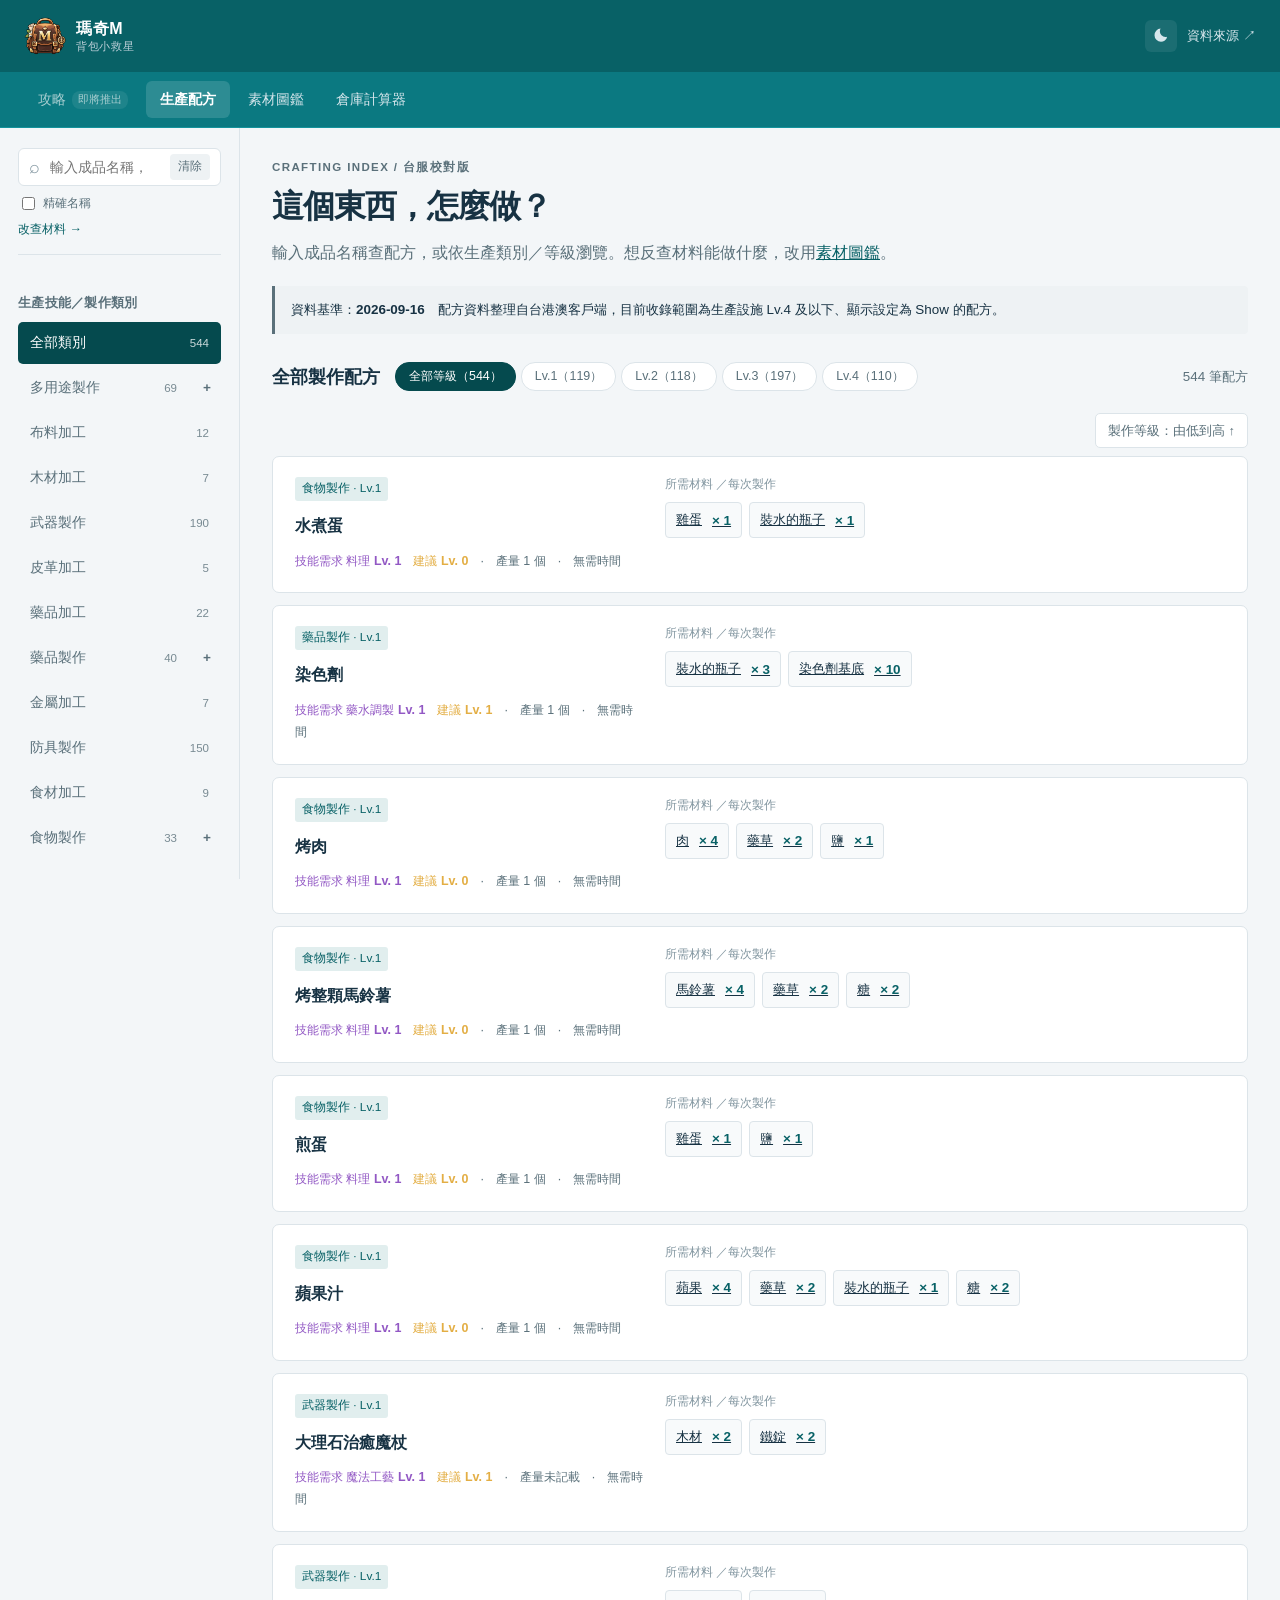
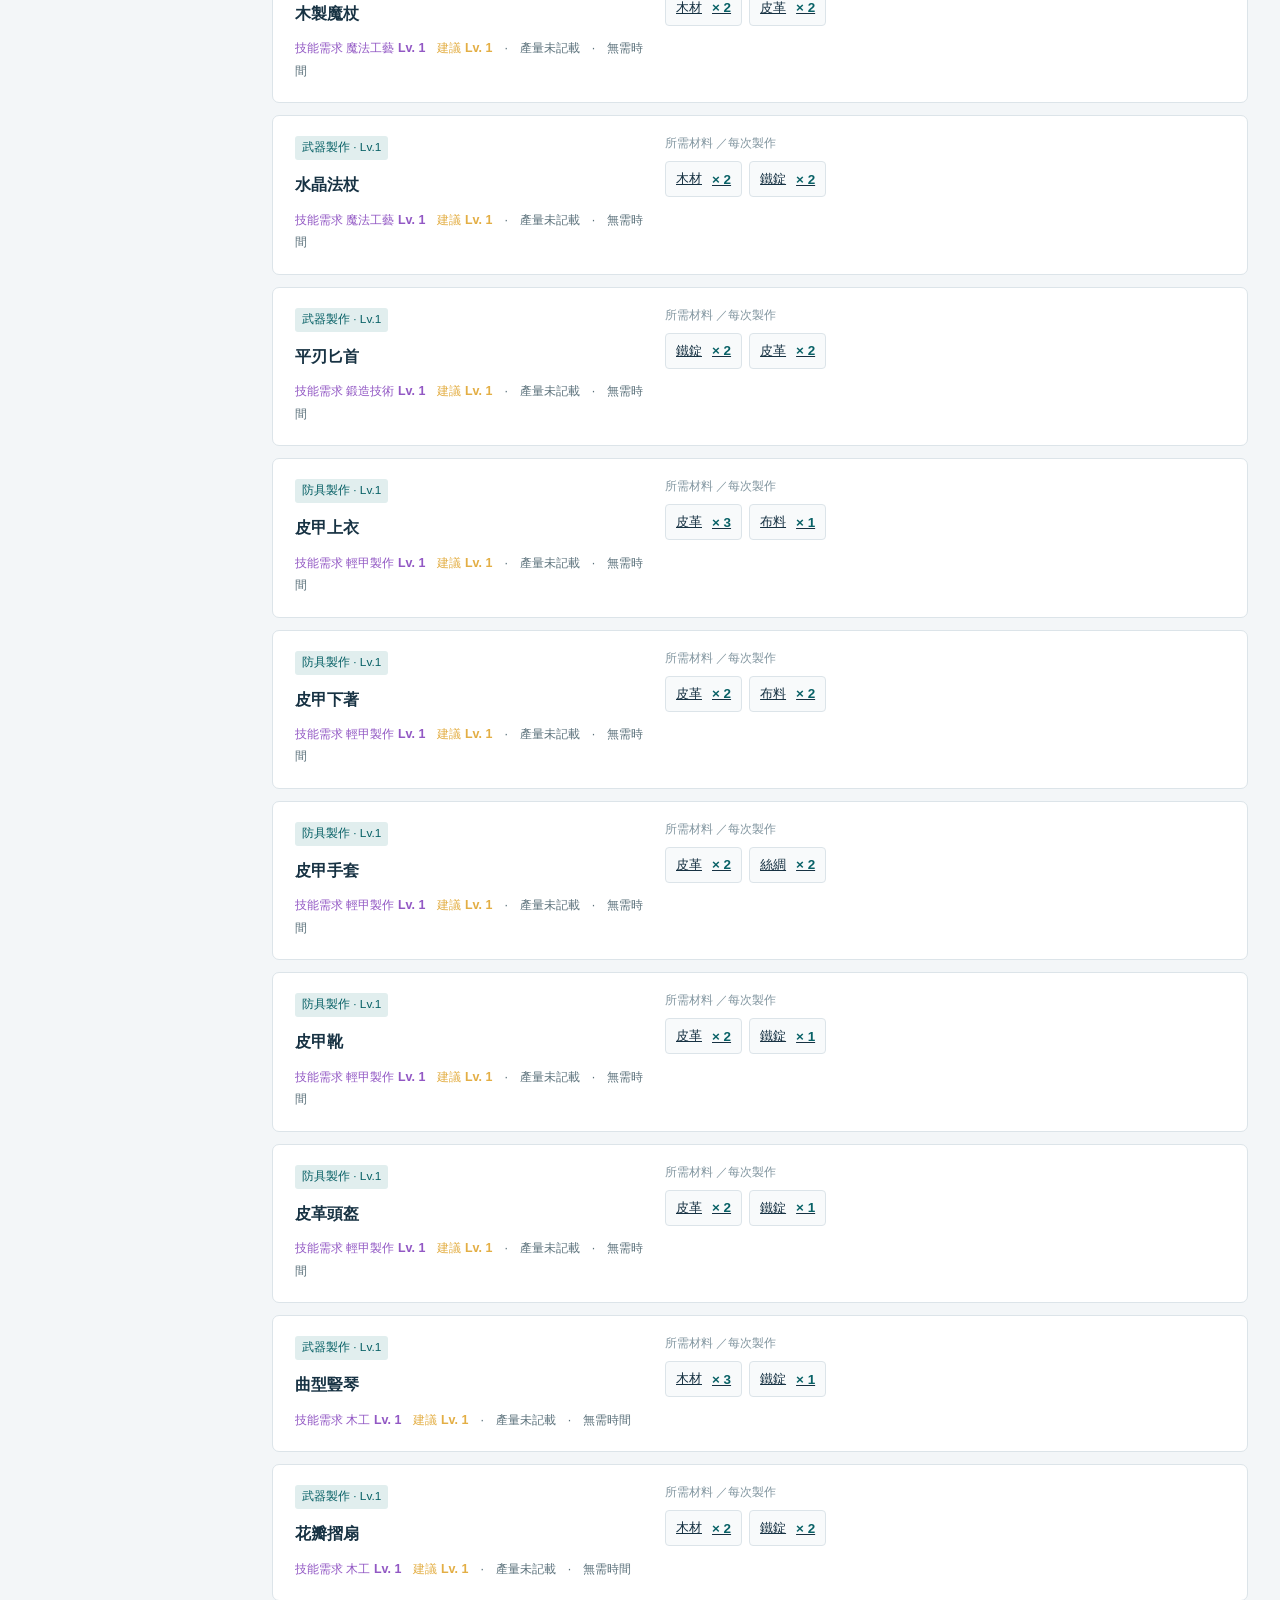
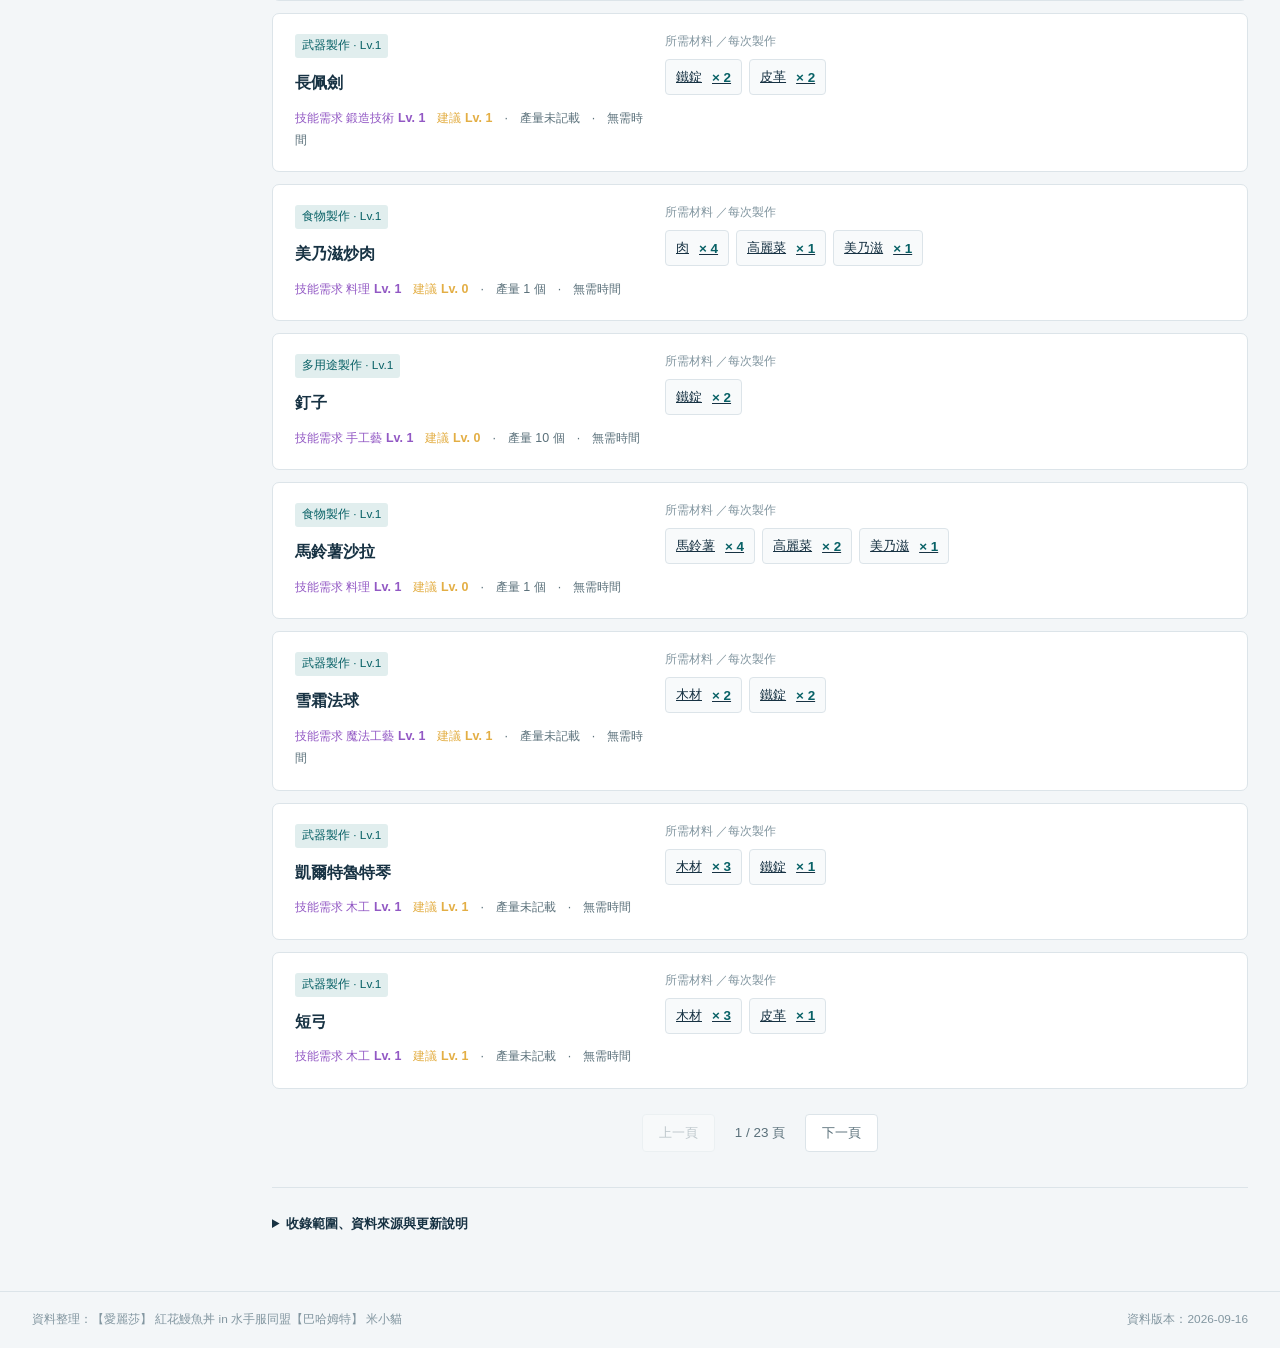
==== commit cb9649e2: "用客戶端配方總表重建整個生產配方資料庫 改用直接解析台港澳客戶端資料（client.sheetdata.bin/sheetmeta.bin/sheettext.bin） 取代原本以玩家截圖辨識為主的資" ====
--- a/database.html
+++ b/database.html
@@ -5,7 +5,7 @@
 <meta name="viewport" content="width=device-width,initial-scale=1">
 <meta name="theme-color" content="#086166">
 <title>資料庫｜瑪奇M 背包小救星</title>
-<meta name="description" content="瑪奇M生產配方查詢，可依生產分類、子分類、等級瀏覽，或輸入成品名稱查詢所需材料、技能需求與製作時間，資料來自玩家自行截圖台服畫面整理。">
+<meta name="description" content="瑪奇M生產配方查詢，可依生產分類、子分類、等級瀏覽，或輸入成品名稱查詢所需材料、技能需求與製作時間，資料整理自台港澳客戶端。">
 <link rel="icon" type="image/png" href="images/LOGO/favicon.png">
 <link rel="stylesheet" href="css/style.css">
 <!-- 深色／淺色模式：越早套用越好，避免翻頁那一瞬間先閃一次錯的顏色再跳成使用者選的模式 -->
@@ -67,7 +67,7 @@
       </div>
 
       <div class="notice">
-        資料基準：<strong id="notice-date"></strong>　全部配方都是玩家實際截圖台服畫面、逐字辨識而來，目前收錄範圍為生產設施 Lv.4 及以下。
+        資料基準：<strong id="notice-date"></strong>　配方資料整理自台港澳客戶端，目前收錄範圍為生產設施 Lv.4 及以下、顯示設定為 Show 的配方。
       </div>
 
       <div class="result-bar">
@@ -87,7 +87,7 @@
       <details id="sources">
         <summary>收錄範圍、資料來源與更新說明</summary>
         <div id="coverage"></div>
-        <p>主要資料：玩家自行截圖台服遊戲畫面（生產設施 Lv.4 及以下），逐字辨識、人工複核後整理而成，非官方審核資料，可能有漏項或誤讀。</p>
+        <p>主要資料：整理自台港澳客戶端資料（生產設施 Lv.4 及以下、顯示設定為 Show 的配方），非官方審核資料，Show 不保證目前已實裝，可能有漏項或誤讀。</p>
         <p>查無結果僅表示目前收錄資料中沒有符合項目，不代表遊戲中沒有這個配方；數量、產量或時間未記載時會明示。歡迎持續補充截圖擴充收錄範圍。<a href="https://mabinogimobile.nexon.com/Info/Guide" target="_blank" rel="noopener">NEXON 官方指南</a>供核對遊戲規則。</p>
       </details>
 
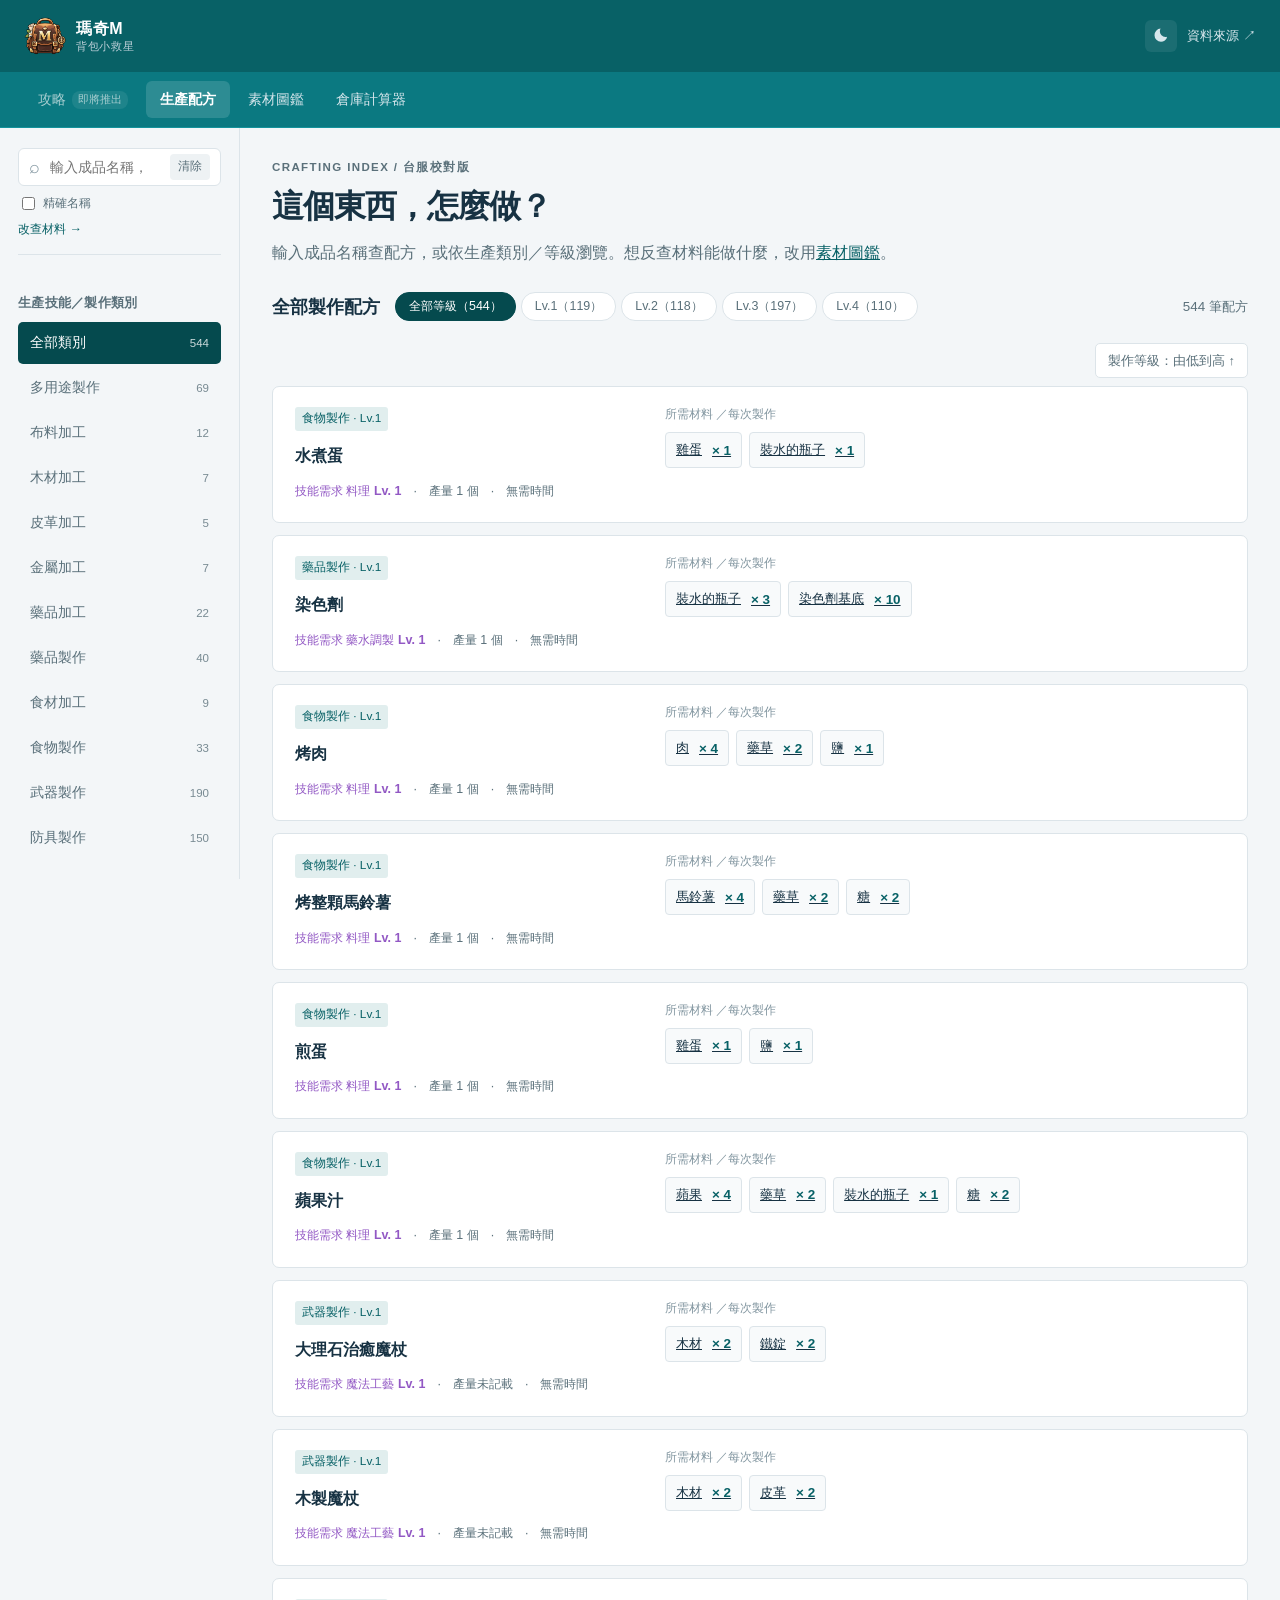
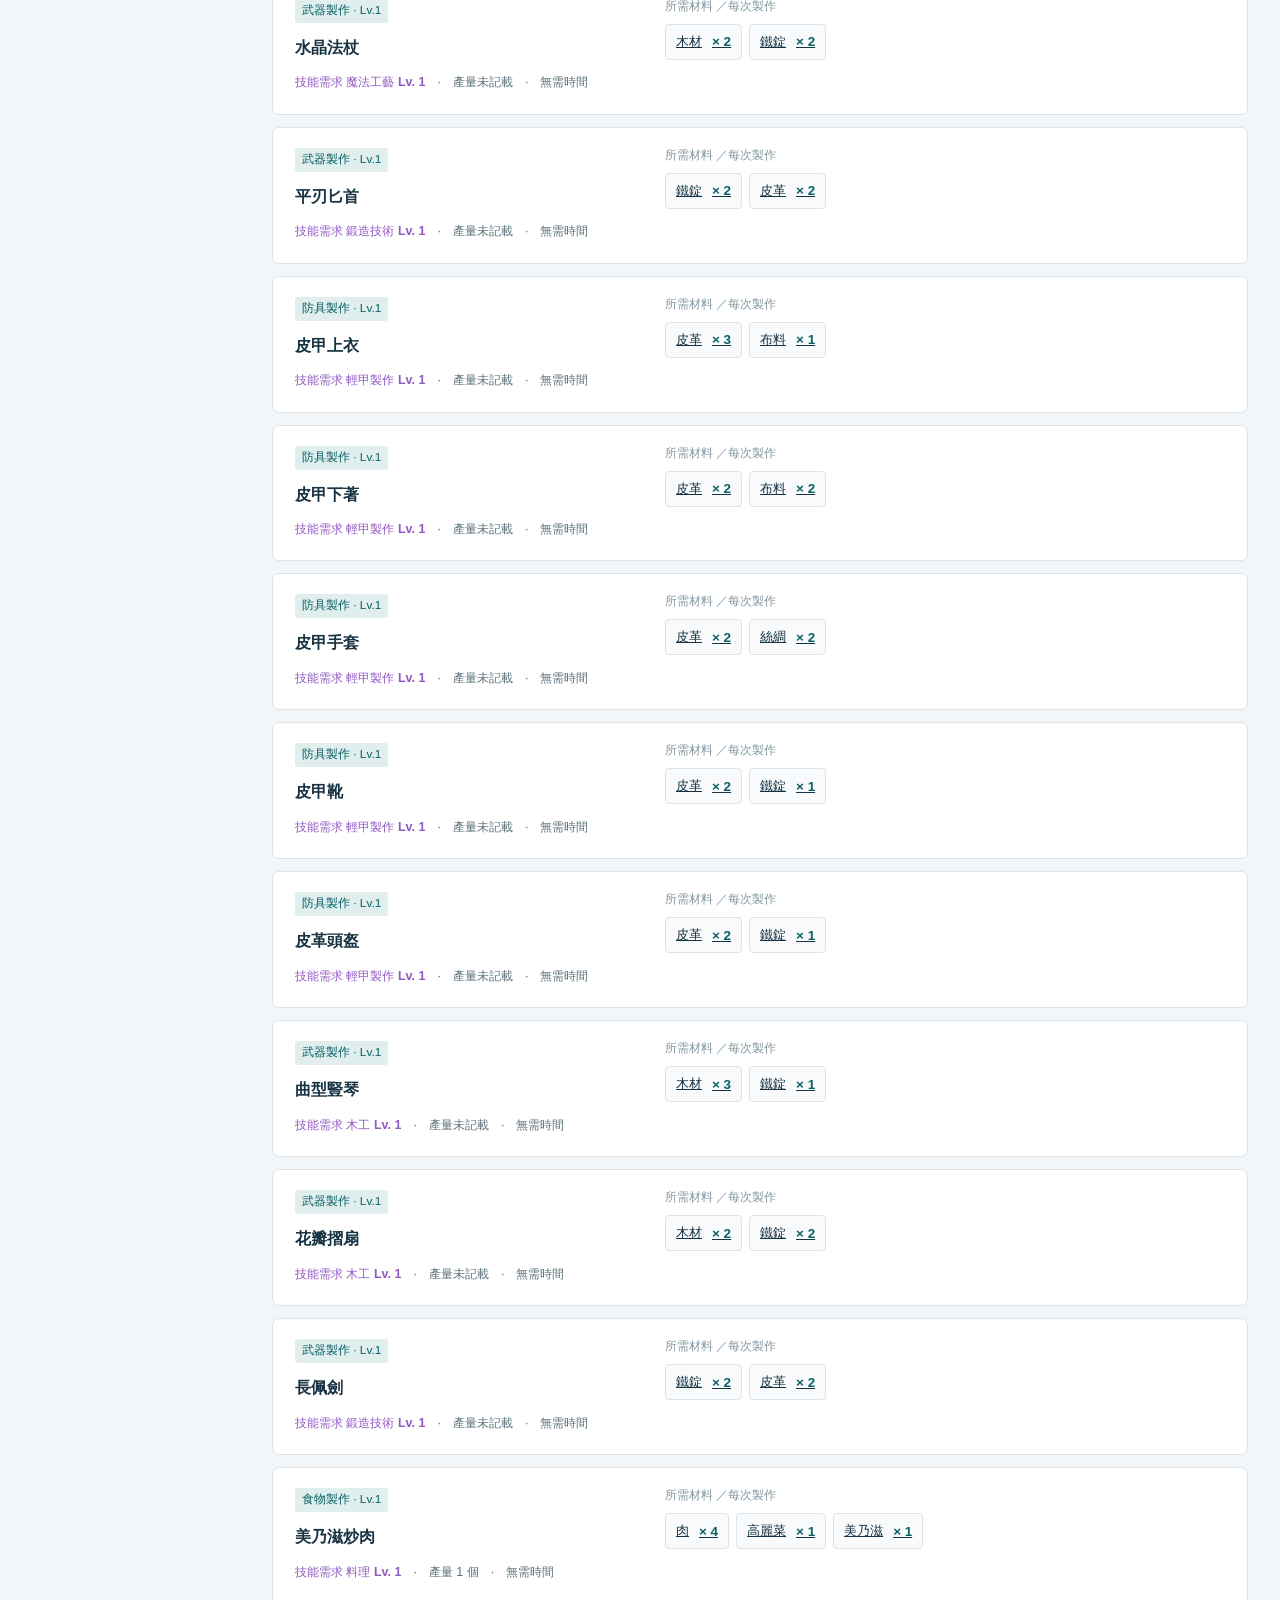
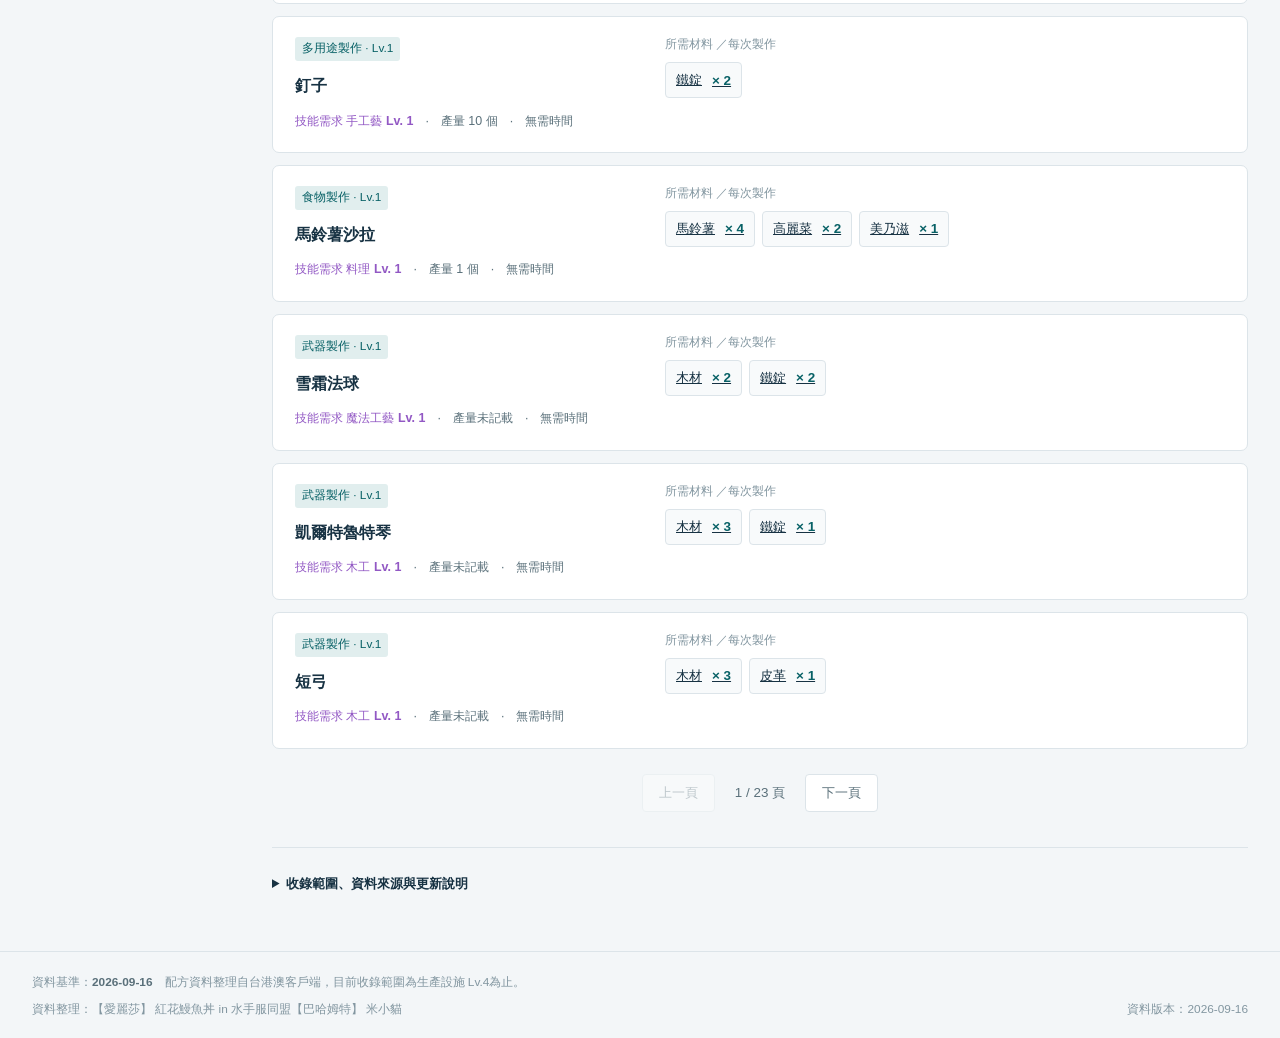
==== commit 9d968d01: "簡化資料說明文字、側欄改回純分頁導航、修正建議等級顯示 - 資料基準改放頁尾，內容只保留日期／來源／等級上限，不再提及顯示設定等內部細節 - 建議 Lv. 為 0 或 1 時不顯示（沒有參考價值） -" ====
--- a/database.html
+++ b/database.html
@@ -66,10 +66,6 @@
         </div>
       </div>
 
-      <div class="notice">
-        資料基準：<strong id="notice-date"></strong>　配方資料整理自台港澳客戶端，目前收錄範圍為生產設施 Lv.4 及以下、顯示設定為 Show 的配方。
-      </div>
-
       <div class="result-bar">
         <h2 id="result-title">全部製作配方</h2>
         <div id="levelPicker" class="level-picker"></div>
@@ -86,9 +82,8 @@
 
       <details id="sources">
         <summary>收錄範圍、資料來源與更新說明</summary>
-        <div id="coverage"></div>
-        <p>主要資料：整理自台港澳客戶端資料（生產設施 Lv.4 及以下、顯示設定為 Show 的配方），非官方審核資料，Show 不保證目前已實裝，可能有漏項或誤讀。</p>
-        <p>查無結果僅表示目前收錄資料中沒有符合項目，不代表遊戲中沒有這個配方；數量、產量或時間未記載時會明示。歡迎持續補充截圖擴充收錄範圍。<a href="https://mabinogimobile.nexon.com/Info/Guide" target="_blank" rel="noopener">NEXON 官方指南</a>供核對遊戲規則。</p>
+        <p>主要資料：配方資料整理自台港澳客戶端，非官方審核資料，可能有漏項或誤讀。</p>
+        <p>查無結果僅表示目前收錄資料中沒有符合項目，不代表遊戲中沒有這個配方；數量、產量或時間未記載時會明示。<a href="https://mabinogimobile.nexon.com/Info/Guide" target="_blank" rel="noopener">NEXON 官方指南</a>供核對遊戲規則。</p>
       </details>
 
     </div>
@@ -96,8 +91,11 @@
 </div>
 
 <footer class="site-footer">
-  <span>資料整理：【愛麗莎】 紅花鰻魚丼 in 水手服同盟【巴哈姆特】 米小貓</span>
-  <span id="build-meta"></span>
+  <div class="footer-baseline">資料基準：<strong id="notice-date"></strong>　配方資料整理自台港澳客戶端，目前收錄範圍為生產設施 Lv.4為止。</div>
+  <div class="footer-credit">
+    <span>資料整理：【愛麗莎】 紅花鰻魚丼 in 水手服同盟【巴哈姆特】 米小貓</span>
+    <span id="build-meta"></span>
+  </div>
 </footer>
 
 <script src="js/theme.js"></script>
--- a/css/style.css
+++ b/css/style.css
@@ -358,7 +358,10 @@
 #sources p { max-width: 1000px; }
 #coverage { padding-top: 15px; }
 
-.site-footer { font-size: .74rem; color: var(--text-3); border-top: 1px solid var(--line); padding: 20px var(--gutter); display: flex; justify-content: space-between; gap: 15px; }
+.site-footer { font-size: .74rem; color: var(--text-3); border-top: 1px solid var(--line); padding: 20px var(--gutter); }
+.footer-baseline { margin-bottom: 10px; line-height: 1.7; }
+.footer-baseline strong { color: var(--text-2); }
+.footer-credit { display: flex; justify-content: space-between; gap: 15px; }
 
 /* ===================================================================
    首頁專用：Hero / 入口卡片 / 最近更新
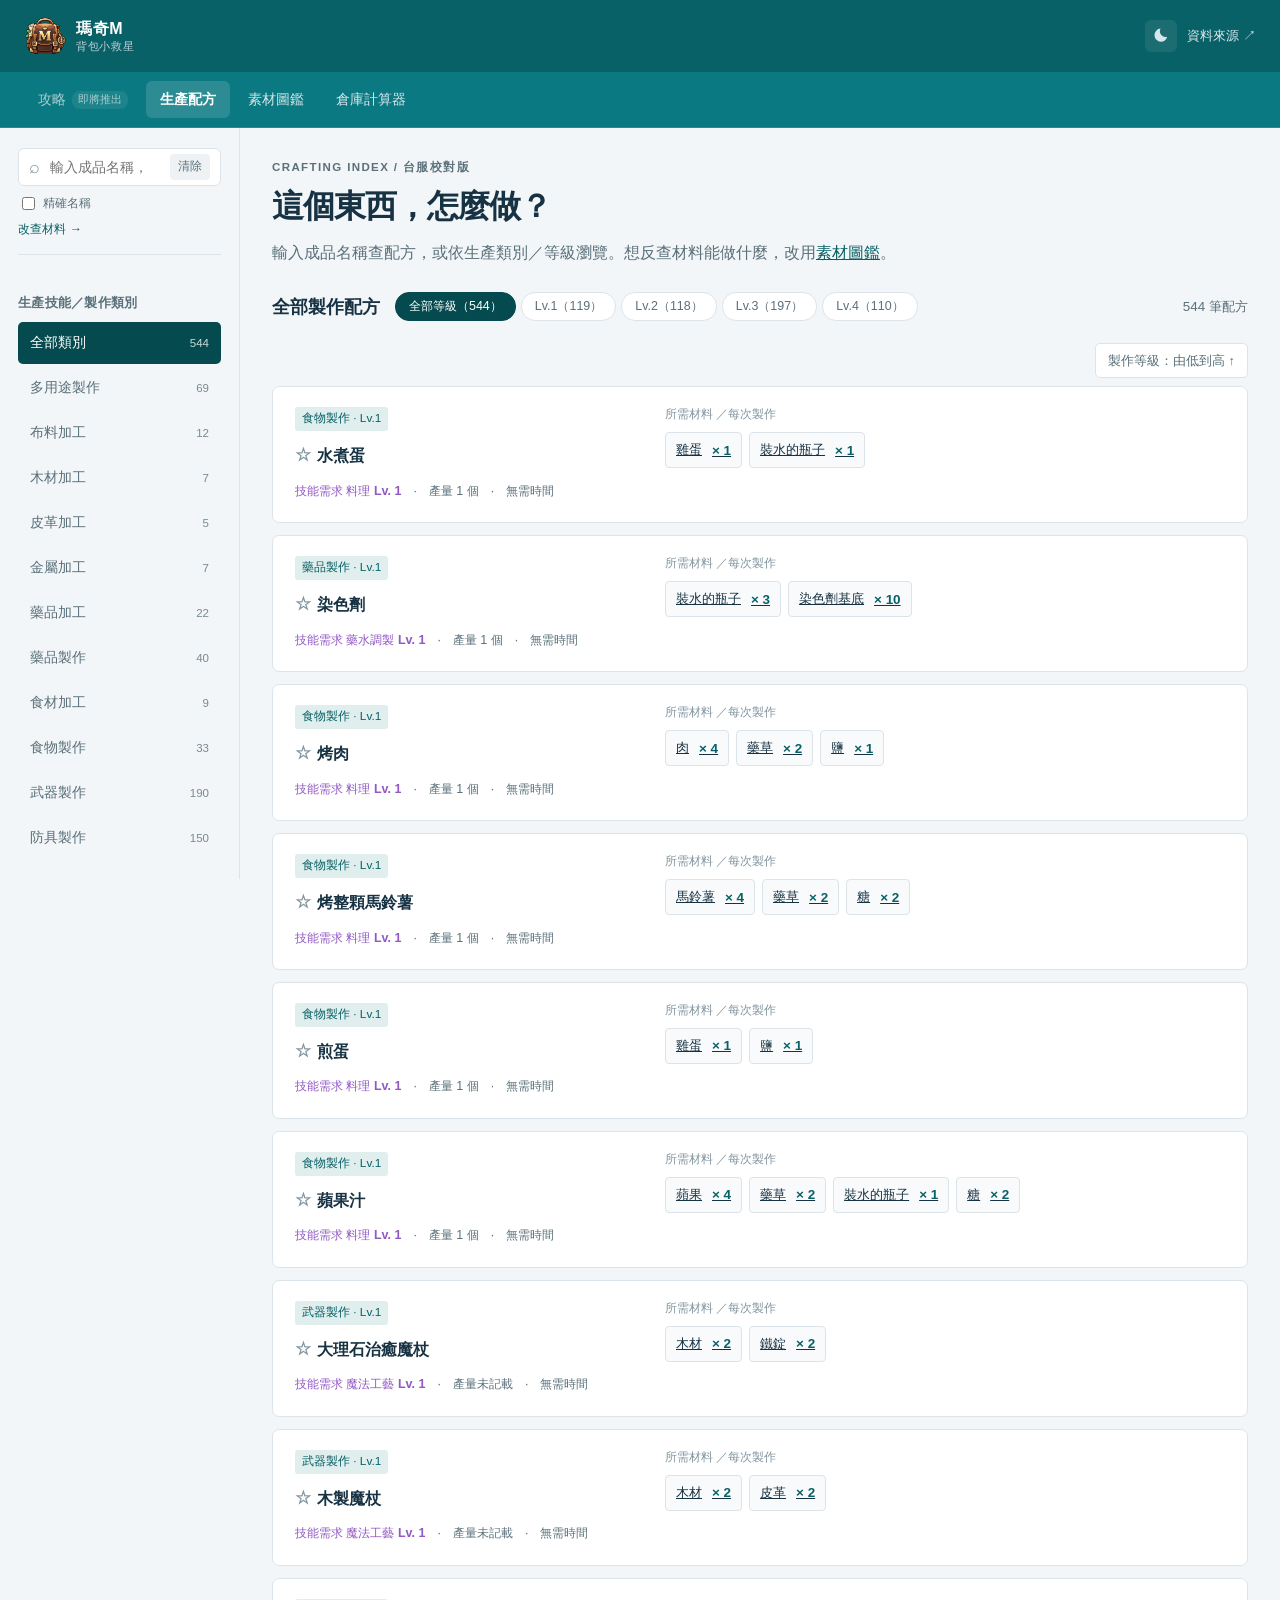
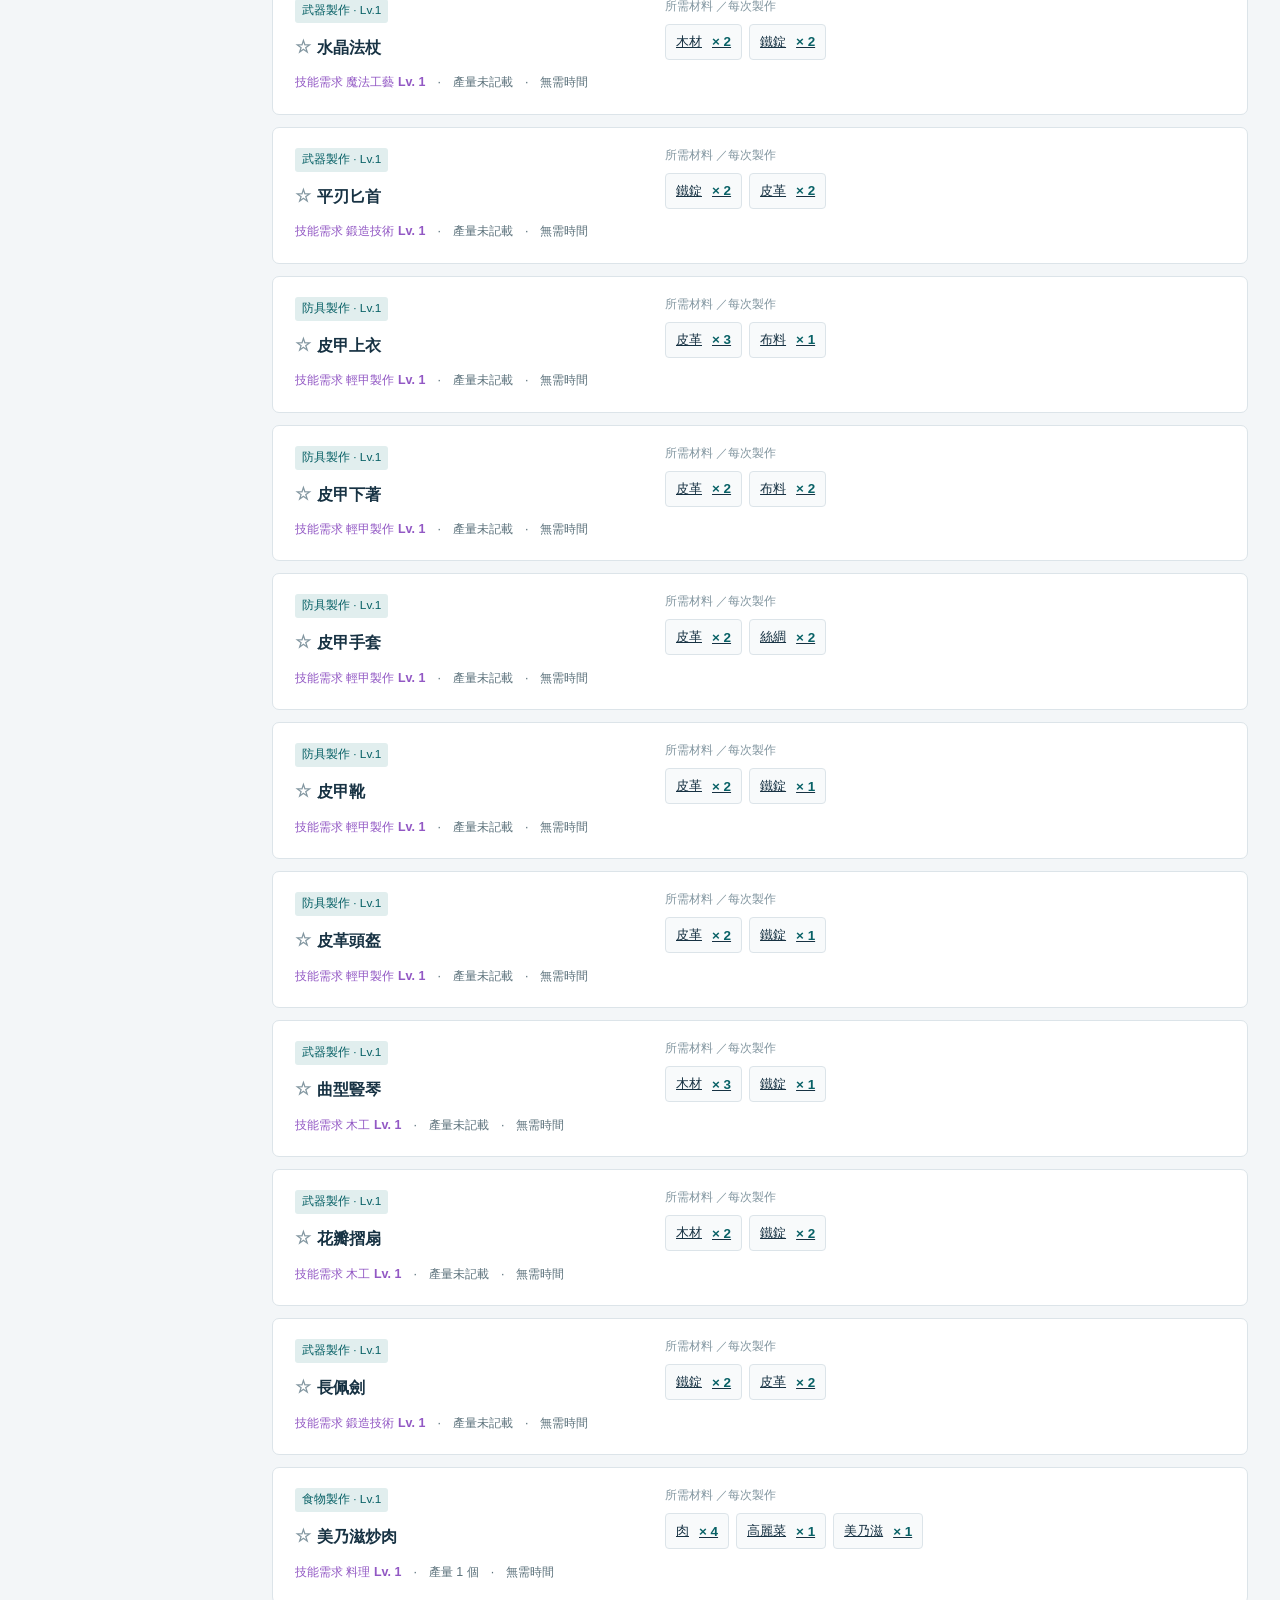
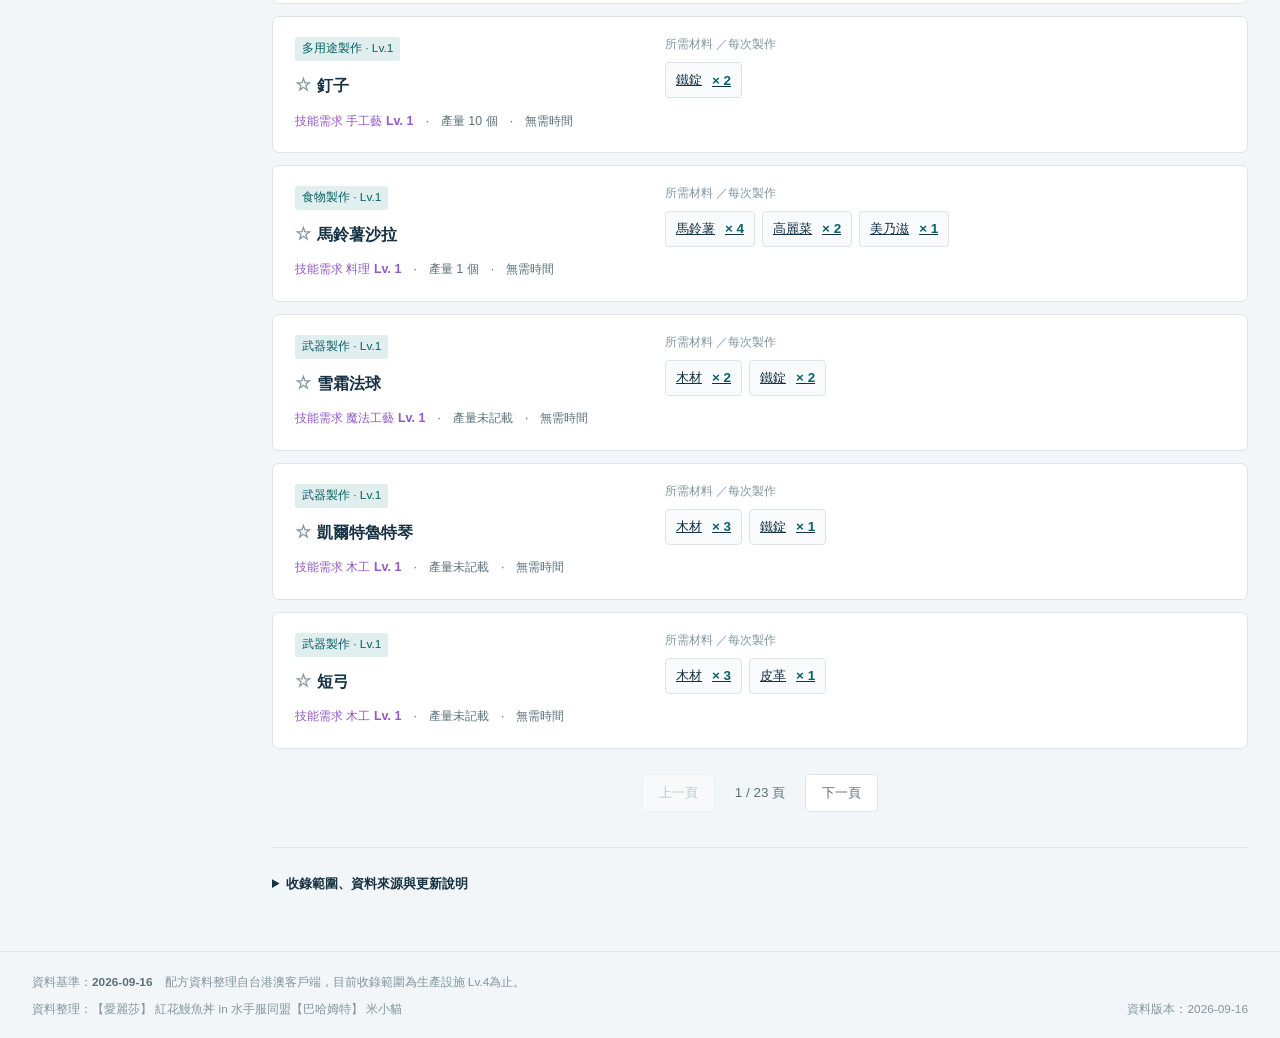
==== commit 74863f8c: "新增配方星號與我的最愛，倉庫計算器缺少材料加連結 - 新增 js/favorites.js：以配方名稱記錄我的最愛（存在瀏覽器本機），三個頁面共用 - 生產配方頁、倉庫計算器、素材圖鑑詳情頁的配方名稱" ====
--- a/database.html
+++ b/database.html
@@ -99,6 +99,7 @@
 </footer>
 
 <script src="js/theme.js"></script>
+<script src="js/favorites.js"></script>
 <script src="js/data.js"></script>
 <script src="js/app.js"></script>
 </body>
--- a/css/style.css
+++ b/css/style.css
@@ -421,6 +421,9 @@
    素材圖鑑：清單卡片 + 物品詳情頁
    =================================================================== */
 .item-grid { display: grid; grid-template-columns: repeat(auto-fill, minmax(180px, 1fr)); gap: 10px; }
+.item-kind-group h3 { display: flex; justify-content: space-between; align-items: baseline; margin: 26px 0 10px; padding-bottom: 8px; border-bottom: 1px solid var(--line); font-size: .95rem; }
+.item-kind-group h3 span { font-size: .78rem; font-weight: 400; color: var(--text-3); }
+.item-kind-group:first-child h3 { margin-top: 6px; }
 .item-card {
   display: block; text-decoration: none; text-align: left;
   background: var(--surface); border: 1px solid var(--line); border-radius: 6px; padding: 12px 14px;
@@ -429,7 +432,21 @@
 .item-card:hover { border-color: var(--accent); }
 .item-card .item-card-zh { font-size: .92rem; display: block; margin-bottom: 2px; }
 .item-card .item-card-kr { font-size: .72rem; color: var(--text-3); }
-.item-card .item-card-tags { margin-top: 6px; }
+.item-card .item-card-tags { display: flex; flex-wrap: wrap; gap: 4px; margin-top: 8px; }
+.acq-tag { font-size: .68rem; line-height: 1; padding: 3px 7px; border-radius: 10px; background: var(--accent-soft); color: var(--accent); }
+.acq-tag-unknown { background: var(--surface-2); color: var(--text-3); }
+
+/* 詳情頁的取得方式列 */
+.acq-list { display: flex; flex-direction: column; gap: 8px; margin-top: 12px; }
+.recipe-source-box + .acq-list, .acq-list:first-child { margin-top: 12px; }
+.acq-row { display: grid; grid-template-columns: 78px minmax(0, 1fr); gap: 14px; background: var(--surface); border: 1px solid var(--line); border-radius: 6px; padding: 12px 14px; }
+.acq-method { align-self: start; text-align: center; font-size: .76rem; font-weight: 600; color: var(--accent); background: var(--accent-soft); border-radius: 4px; padding: 4px 6px; }
+.acq-body { min-width: 0; font-size: .88rem; line-height: 1.75; overflow-wrap: anywhere; }
+.acq-sub { color: var(--text-2); font-size: .8rem; }
+.acq-req { display: inline-block; margin-left: 8px; padding: 1px 7px; border-radius: 10px; background: var(--surface-2); color: var(--text-2); font-size: .72rem; }
+.acq-shops { list-style: none; margin: 0; padding: 0; }
+.acq-shops li { padding: 2px 0; }
+.acq-shops li b { display: inline-block; min-width: 4.5em; font-weight: 600; }
 
 .item-detail-header { background: var(--surface); border: 1px solid var(--line); border-radius: 8px; padding: 24px 26px; margin-bottom: 24px; }
 .item-detail-header .korean { font-size: .85rem; margin-top: 2px; }
@@ -451,6 +468,7 @@
 }
 .usage-row:hover { border-color: var(--accent); }
 .usage-row .qty { color: var(--accent); font-size: .82rem; white-space: nowrap; flex-shrink: 0; }
+.recipe-box-head { display: flex; align-items: center; gap: 8px; }
 .recipe-source-box { background: var(--surface); border: 1px solid var(--line); border-radius: 6px; padding: 16px 18px; }
 
 /* ===================================================================
@@ -474,6 +492,36 @@
 .inv-table input[type=number] { width: 90px; border: 1px solid var(--line); border-radius: 5px; padding: 6px 8px; background: var(--surface); color: var(--text); }
 .inv-table button.remove { border: 0; background: none; color: var(--danger); font-size: .8rem; }
 .inv-empty { color: var(--text-3); font-size: .84rem; padding: 20px; text-align: center; }
+
+/* 我的最愛星號：配方名稱前面，空心＝還沒加入，實心＝已加入 */
+.fav-star { border: 0; background: none; padding: 0 6px 0 0; font-size: 1.1rem; line-height: 1; color: var(--text-3); cursor: pointer; vertical-align: -1px; flex-shrink: 0; }
+.fav-star:hover { color: #E3AE44; transform: scale(1.12); }
+.fav-star.on { color: #E3AE44; }
+.recipe h3 { display: flex; align-items: baseline; }
+
+/* 倉庫計算器：左右兩欄（左＝庫存輸入，右＝計算結果） */
+.inv-main { max-width: 1240px; margin: 0 auto; }
+.inv-layout { display: grid; grid-template-columns: minmax(300px, 5fr) minmax(0, 7fr); gap: 24px; align-items: start; }
+.inv-panel { background: var(--surface); border: 1px solid var(--line); border-radius: 10px; padding: 18px 20px; min-width: 0; }
+.inv-panel-title { margin: 0 0 14px; font-size: 1.05rem; }
+.inv-panel-head { display: flex; align-items: center; justify-content: space-between; gap: 12px; flex-wrap: wrap; margin-bottom: 16px; }
+.inv-panel-head .inv-panel-title { margin: 0; }
+.inv-panel-head .inv-calc-btn { margin: 0; }
+.inv-panel .inv-add { background: var(--surface-3); padding: 10px 12px; margin-bottom: 8px; }
+.inv-panel .inv-add input[type=search] { background: var(--surface); color: var(--text); }
+.inv-group h3 { display: flex; justify-content: space-between; align-items: baseline; margin: 18px 0 6px; padding-bottom: 6px; border-bottom: 1px solid var(--line); font-size: .8rem; font-weight: 600; color: var(--text-2); letter-spacing: .02em; }
+.inv-group h3 span { font-weight: 400; color: var(--text-3); }
+.inv-group:first-child h3 { margin-top: 10px; }
+.inv-item { display: grid; grid-template-columns: minmax(0, 1fr) 92px auto; align-items: center; gap: 10px; padding: 4px 0; font-size: .88rem; }
+.inv-item input[type=number] { width: 100%; border: 1px solid var(--line); border-radius: 5px; padding: 6px 8px; background: var(--surface); color: var(--text); }
+.inv-item .remove { border: 0; background: none; color: var(--danger); font-size: .8rem; }
+.inv-hint { color: var(--text-3); font-size: .86rem; padding: 26px 8px; text-align: center; line-height: 1.8; }
+.inv-panel .inv-row { background: var(--surface-3); }
+.inv-row .fav-star { padding-right: 0; font-size: 1.05rem; }
+.inv-row .missing a { color: inherit; text-decoration: underline; text-decoration-style: dotted; text-underline-offset: 3px; }
+.inv-row .missing a:hover { text-decoration-style: solid; }
+.inv-fav-group h2 { color: var(--text); }
+.inv-fav-mark { color: #E3AE44; }
 
 .inv-calc-btn { border: 0; background: var(--accent); color: white; font-weight: 600; padding: 12px 22px; border-radius: 6px; font-size: .92rem; margin-bottom: 30px; }
 .inv-calc-btn:hover { filter: brightness(1.08); }
@@ -513,5 +561,6 @@
   .content { padding: 20px; }
   .recipe { grid-template-columns: 1fr; gap: 14px; }
   .entry-cards { grid-template-columns: 1fr; }
+  .inv-layout { grid-template-columns: 1fr; }
   .hero { padding: 40px 18px 48px; }
 }
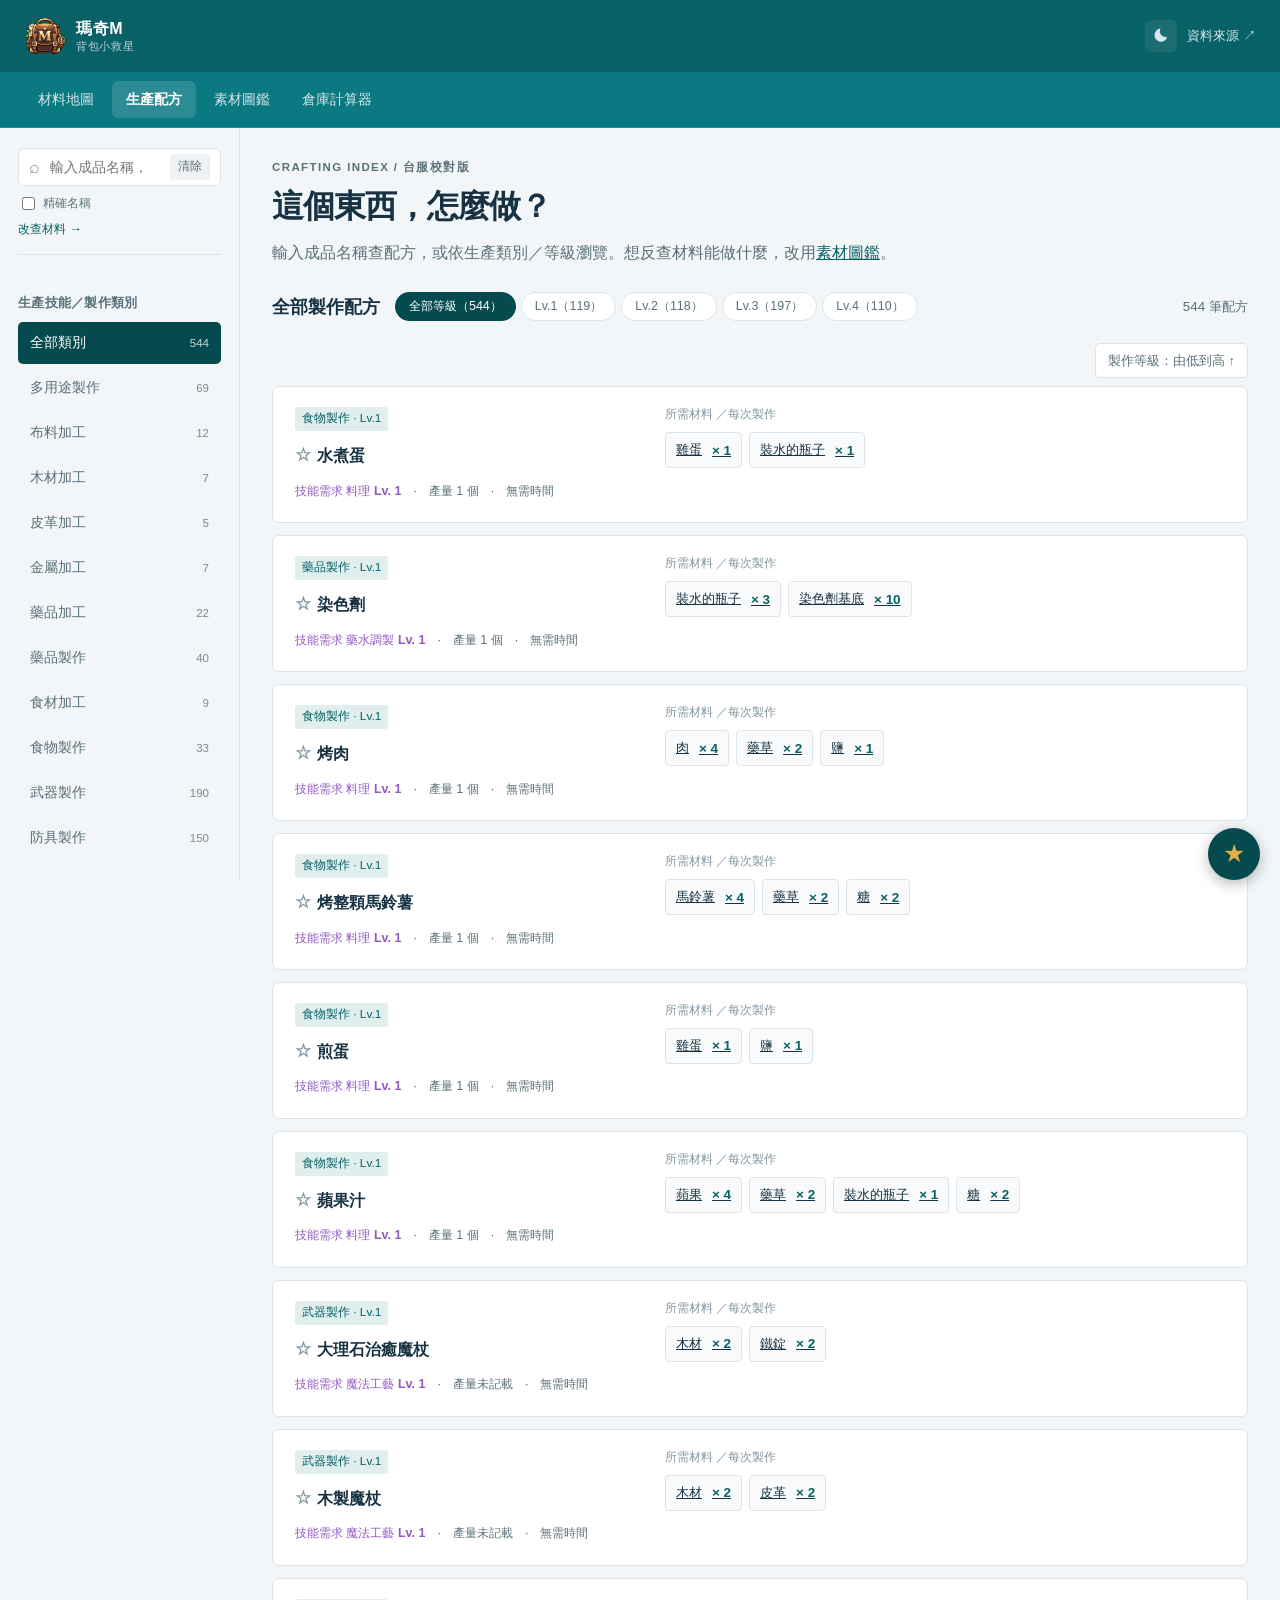
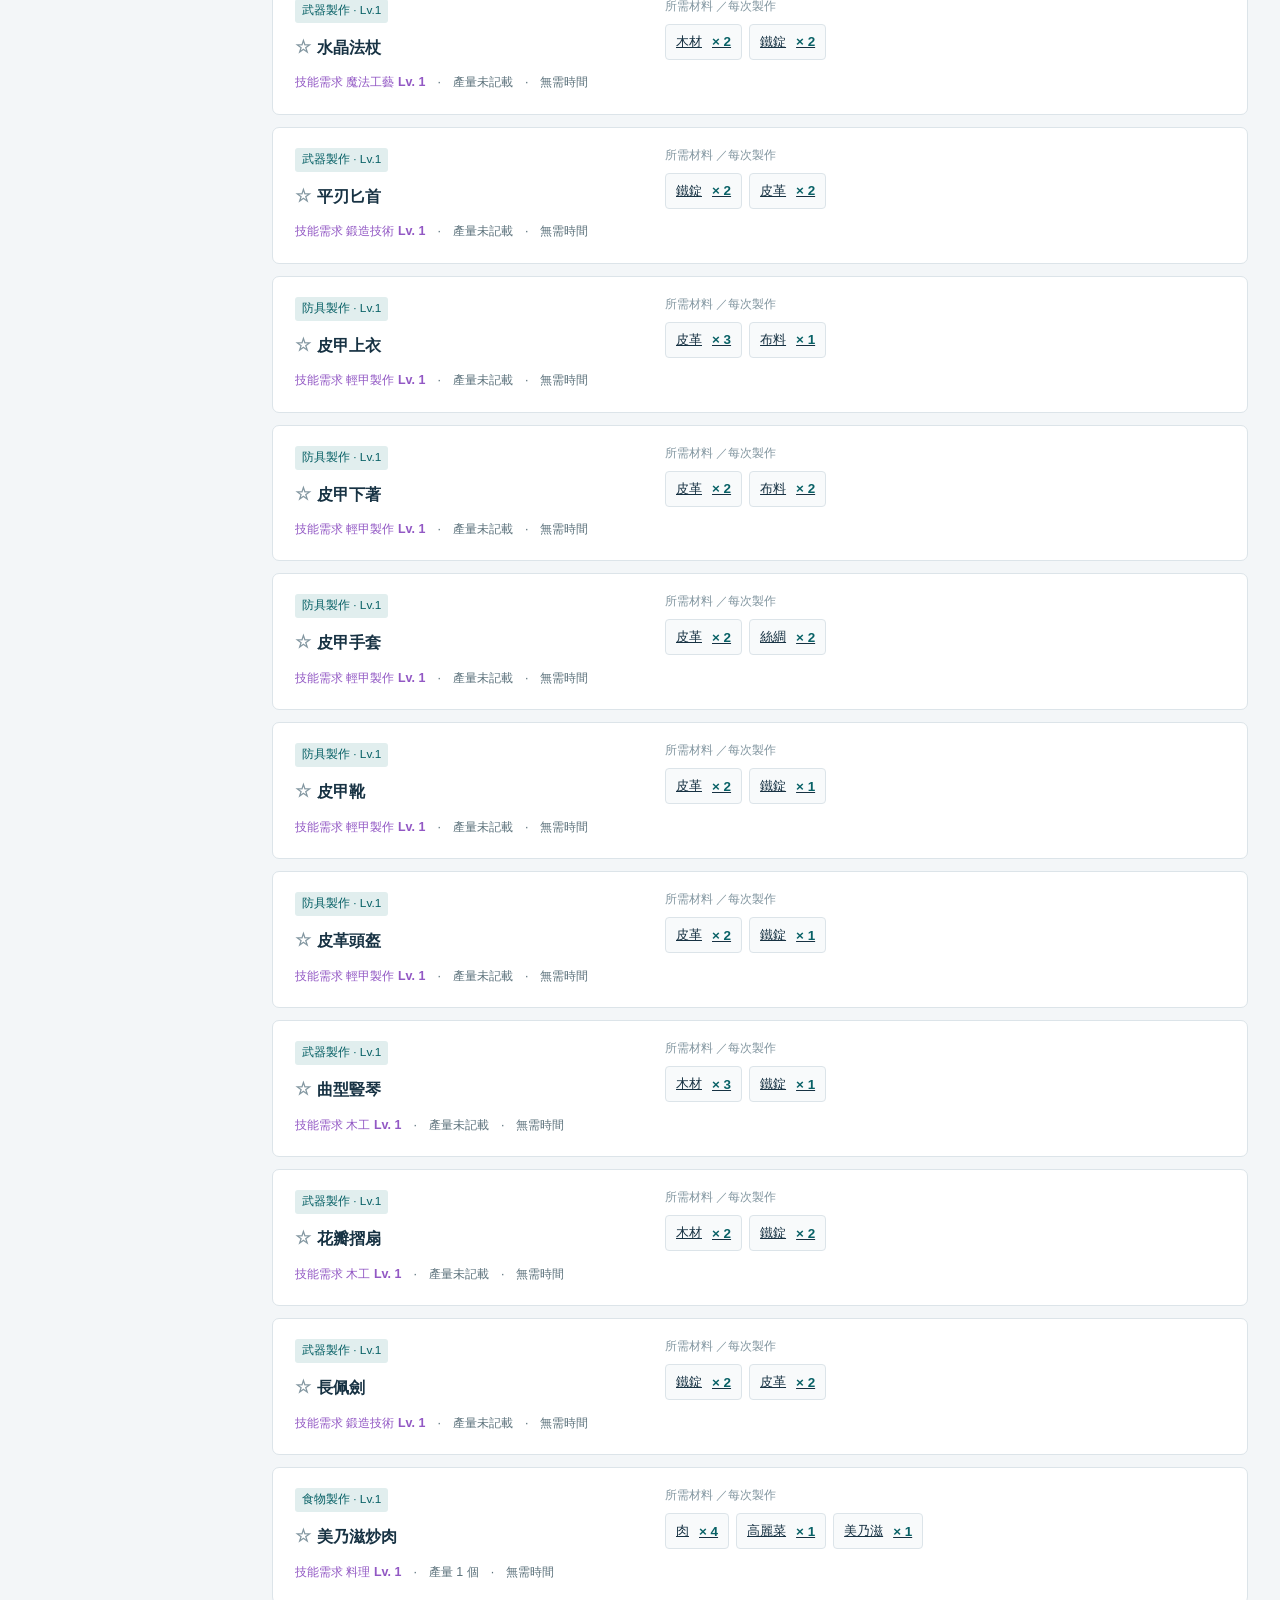
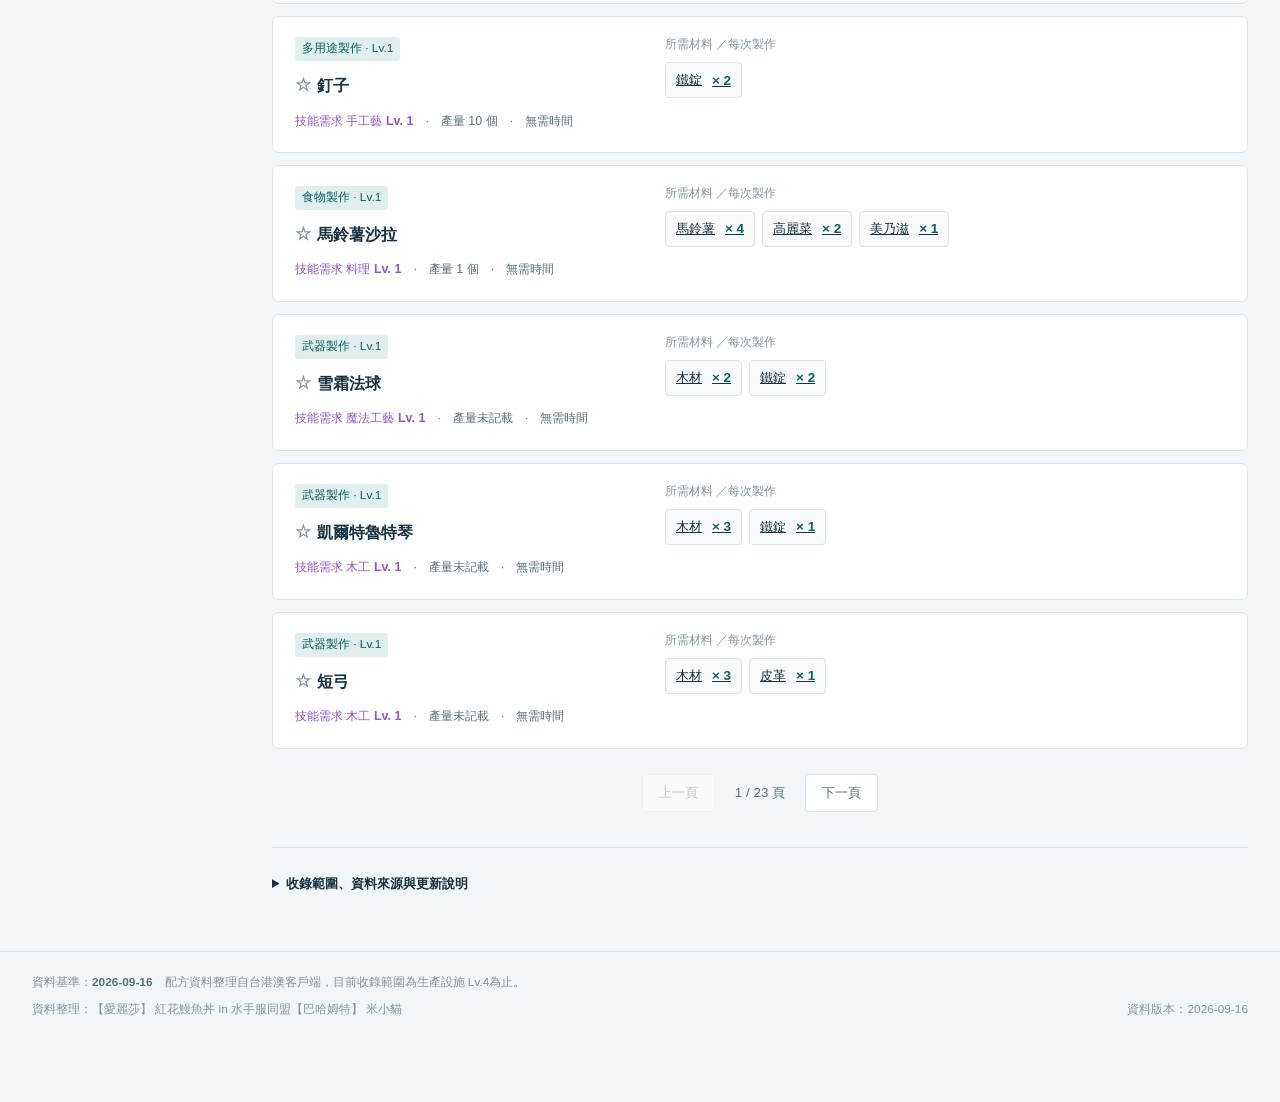
==== commit 1ba77c6f: "新增材料地圖與右下角浮動最愛方塊 - 材料地圖（map.html）取代「攻略（即將推出）」：左側依地區→附屬地區展開，   右側分「蒐集素材」與「商店購買」兩區，依物品種類分組，可依取得方式篩選 - " ====
--- a/database.html
+++ b/database.html
@@ -31,7 +31,7 @@
 <!-- Context-Bar：全站導航（我要去哪個功能），吸在 Header 下方 -->
 <div class="context-bar">
   <nav class="global-nav" aria-label="全站導航">
-    <span class="disabled">攻略<em>即將推出</em></span>
+    <a href="map.html">材料地圖</a>
     <a href="database.html" class="current">生產配方</a>
     <a href="items.html">素材圖鑑</a>
     <a href="inventory.html">倉庫計算器</a>
--- a/css/style.css
+++ b/css/style.css
@@ -358,7 +358,7 @@
 #sources p { max-width: 1000px; }
 #coverage { padding-top: 15px; }
 
-.site-footer { font-size: .74rem; color: var(--text-3); border-top: 1px solid var(--line); padding: 20px var(--gutter); }
+.site-footer { font-size: .74rem; color: var(--text-3); border-top: 1px solid var(--line); padding: 20px var(--gutter) 84px; } /* 底部多留空間，避免右下角的最愛方塊蓋住頁尾文字 */
 .footer-baseline { margin-bottom: 10px; line-height: 1.7; }
 .footer-baseline strong { color: var(--text-2); }
 .footer-credit { display: flex; justify-content: space-between; gap: 15px; }
@@ -436,6 +436,18 @@
 .acq-tag { font-size: .68rem; line-height: 1; padding: 3px 7px; border-radius: 10px; background: var(--accent-soft); color: var(--accent); }
 .acq-tag-unknown { background: var(--surface-2); color: var(--text-3); }
 
+/* 材料地圖：側欄附屬地區（沒有素材資料的地下城淡化）、內容區的說明與卡片內的取得方式行 */
+.sidebar nav button.sub.no-data { opacity: .55; }
+/* 材料地圖內容區的兩個大區塊（蒐集素材／商店購買），比下面的物品種類小標題更醒目 */
+.map-zone + .map-zone { margin-top: 34px; }
+.map-zone-head { display: flex; justify-content: space-between; align-items: baseline; margin: 0; padding: 2px 0 2px 10px; border-left: 4px solid var(--accent); font-size: 1.05rem; }
+.map-zone-head span { font-size: .8rem; font-weight: 400; color: var(--text-3); }
+.map-zone-body { margin-top: 14px; }
+.map-crumb { color: var(--text-3); font-weight: 400; font-size: .9rem; }
+.map-note { margin: -6px 0 14px; font-size: .84rem; color: var(--text-2); }
+.map-card .map-how { display: block; margin-top: 4px; font-size: .74rem; line-height: 1.55; color: var(--text-2); overflow-wrap: anywhere; }
+.map-card .map-how b { color: var(--accent); font-weight: 600; margin-right: 6px; }
+
 /* 詳情頁的取得方式列 */
 .acq-list { display: flex; flex-direction: column; gap: 8px; margin-top: 12px; }
 .recipe-source-box + .acq-list, .acq-list:first-child { margin-top: 12px; }
@@ -498,6 +510,31 @@
 .fav-star:hover { color: #E3AE44; transform: scale(1.12); }
 .fav-star.on { color: #E3AE44; }
 .recipe h3 { display: flex; align-items: baseline; }
+
+/* 右下角常駐的「我的最愛」方塊 */
+.fav-dock { position: fixed; right: 20px; bottom: 20px; z-index: 60; display: flex; flex-direction: column; align-items: flex-end; gap: 10px; }
+.fav-fab { position: relative; width: 52px; height: 52px; border: 0; border-radius: 50%; background: var(--accent-strong); color: #E3AE44; font-size: 1.55rem; line-height: 1; display: grid; place-items: center; box-shadow: 0 4px 14px rgba(0,0,0,.28); cursor: pointer; }
+.fav-fab:hover { filter: brightness(1.12); }
+.fav-badge { position: absolute; top: -4px; right: -4px; min-width: 20px; height: 20px; padding: 0 5px; border-radius: 10px; background: #E3AE44; color: #1c2b32; font-size: .72rem; font-weight: 700; line-height: 20px; text-align: center; }
+.fav-badge[hidden] { display: none; }
+.fav-panel { width: min(340px, calc(100vw - 40px)); max-height: min(60vh, 460px); display: flex; flex-direction: column; background: var(--surface); border: 1px solid var(--line); border-radius: 12px; box-shadow: 0 10px 30px rgba(0,0,0,.28); overflow: hidden; }
+.fav-panel[hidden] { display: none; }
+.fav-panel-head { display: flex; align-items: center; justify-content: space-between; padding: 12px 14px; border-bottom: 1px solid var(--line); font-size: .92rem; }
+.fav-mark { color: #E3AE44; }
+.fav-count-text { margin-left: 4px; font-weight: 400; color: var(--text-2); }
+.fav-close { border: 0; background: none; color: var(--text-3); font-size: .95rem; padding: 2px 6px; }
+.fav-close:hover { color: var(--text); }
+.fav-list { overflow-y: auto; padding: 6px; min-height: 60px; }
+.fav-item { display: flex; align-items: center; gap: 4px; padding: 6px 8px; border-radius: 6px; }
+.fav-item:hover { background: var(--surface-2); }
+.fav-item .fav-star { padding-right: 4px; }
+.fav-item a { display: flex; flex-direction: column; min-width: 0; text-decoration: none; color: var(--text); }
+.fav-item-name { font-size: .9rem; overflow-wrap: anywhere; }
+.fav-item-sub { font-size: .72rem; color: var(--text-3); }
+.fav-empty { padding: 22px 12px; text-align: center; font-size: .84rem; line-height: 1.8; color: var(--text-3); }
+.fav-foot { padding: 10px 14px; border-top: 1px solid var(--line); font-size: .8rem; text-decoration: none; color: var(--accent); }
+.fav-foot:hover { text-decoration: underline; }
+@media (max-width: 900px) { .fav-dock { right: 14px; bottom: 14px; } .fav-fab { width: 46px; height: 46px; font-size: 1.35rem; } }
 
 /* 倉庫計算器：左右兩欄（左＝庫存輸入，右＝計算結果） */
 .inv-main { max-width: 1240px; margin: 0 auto; }
@@ -554,6 +591,8 @@
     display: flex; flex-wrap: wrap; gap: 16px;
   }
   .sidebar nav { flex-direction: row; overflow-x: auto; }
+  /* 材料地圖的地區有兩層（地區 → 附屬地區），手機上維持直向展開，不要變成橫向捲動列 */
+  .sidebar nav#areas { flex-direction: column; overflow-x: visible; flex-basis: 100%; }
   .sidebar-search { flex-basis: 100%; margin-bottom: 10px; padding-bottom: 12px; }
   .global-header { flex-wrap: wrap; height: auto; min-height: var(--header-h); padding: 12px 16px; }
   .context-bar { flex-wrap: wrap; height: auto; padding: 10px 16px; position: static; }
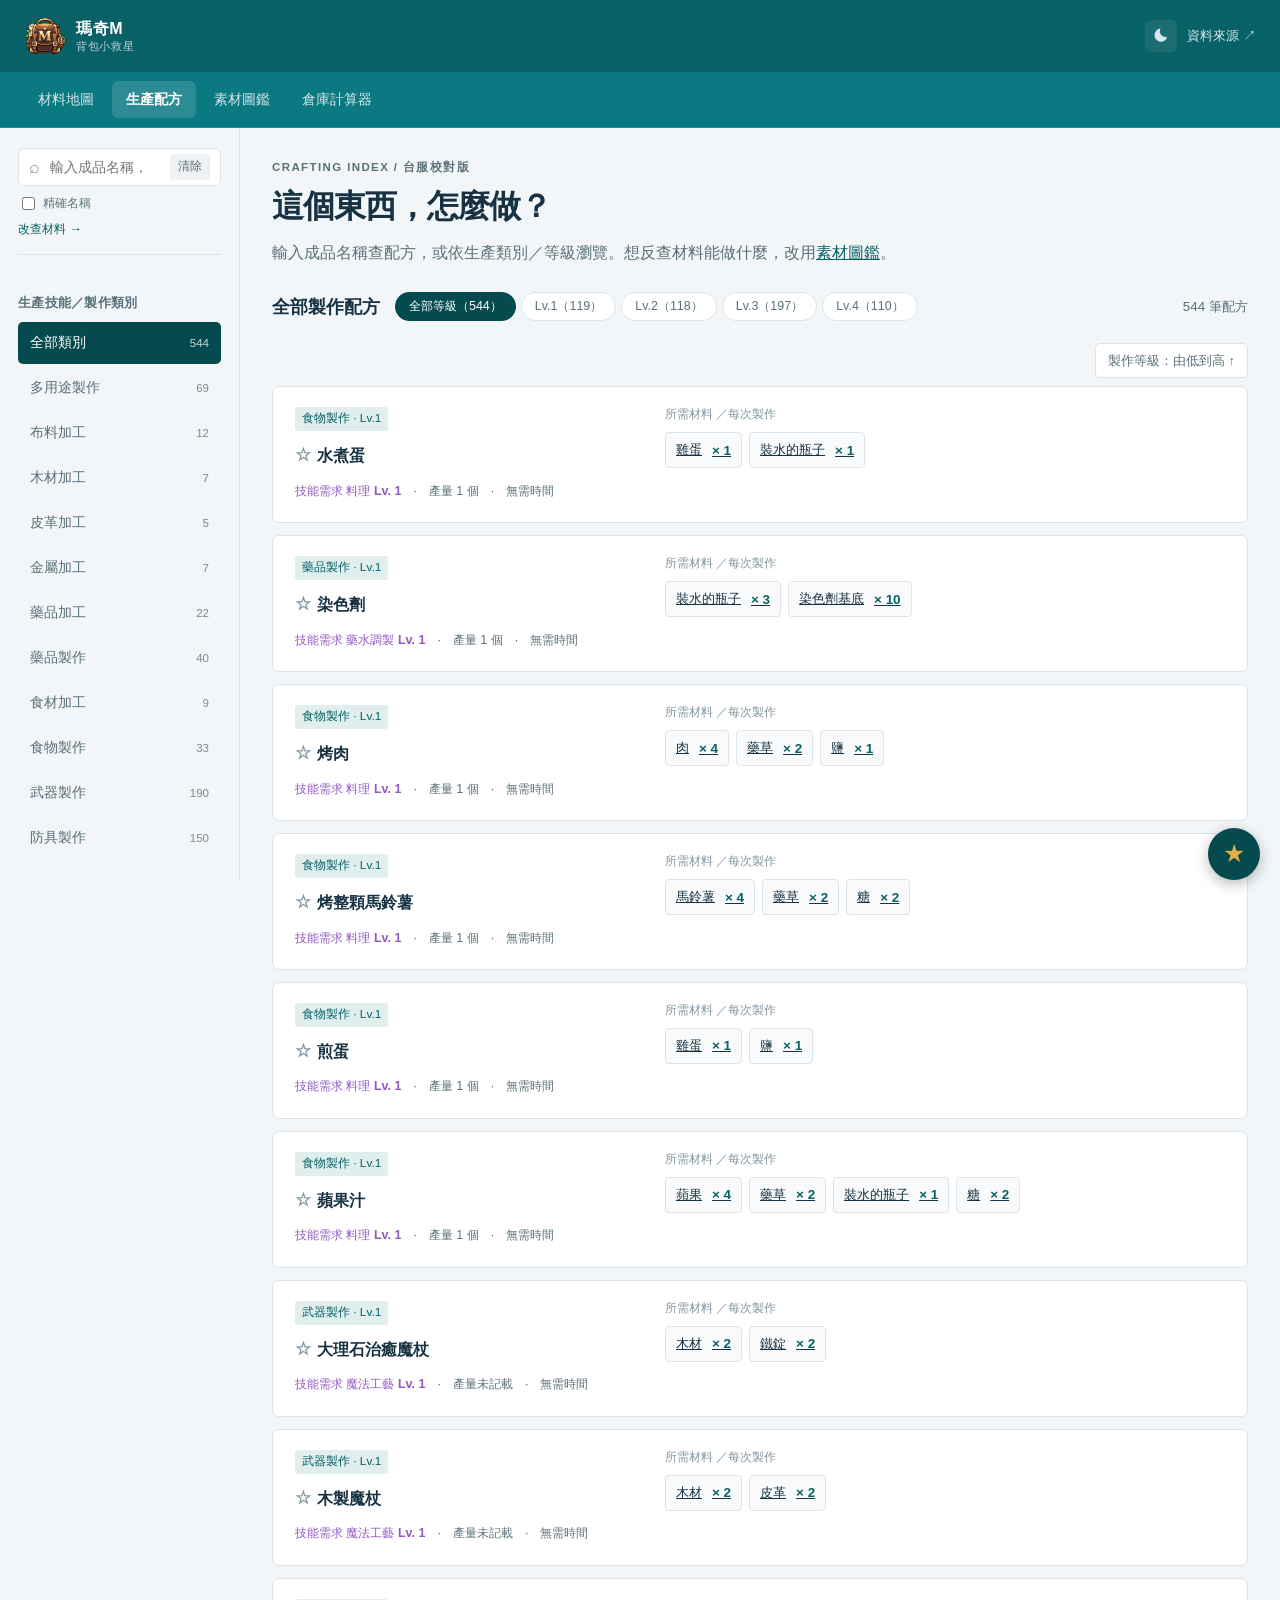
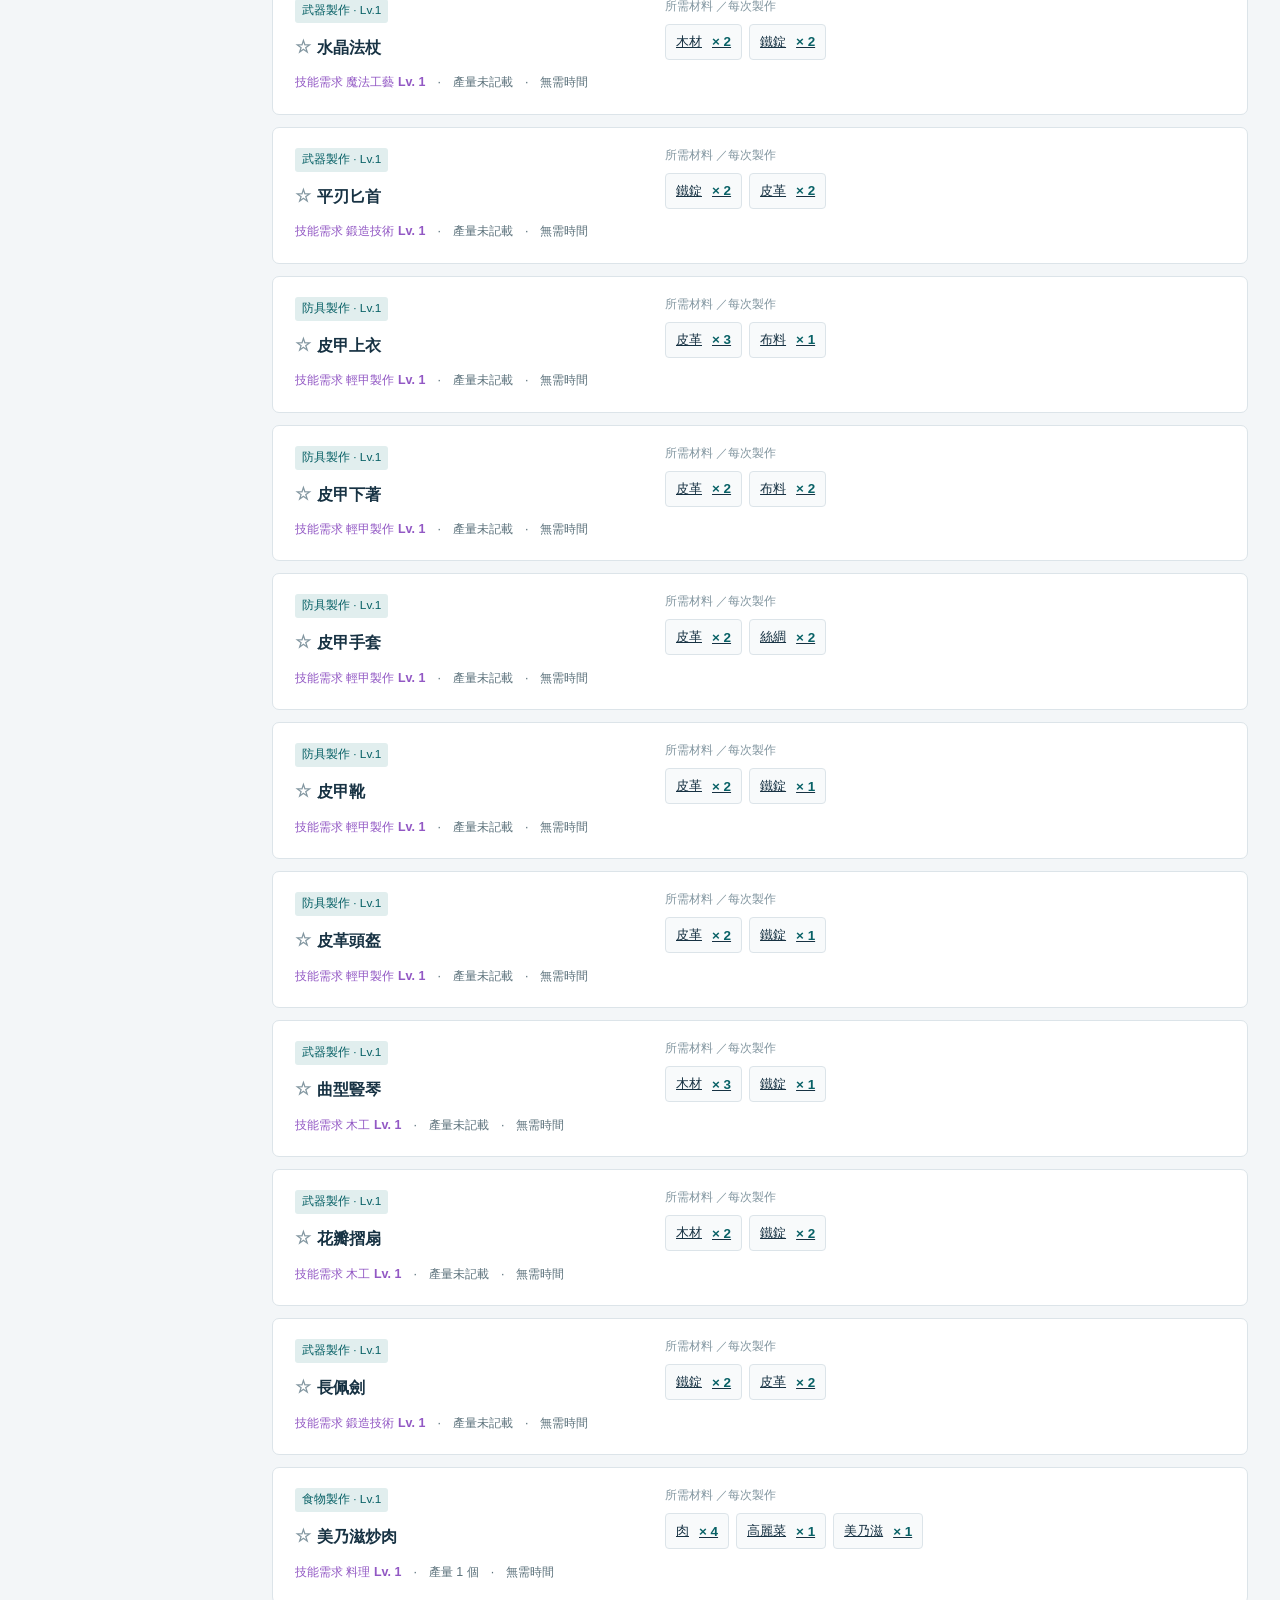
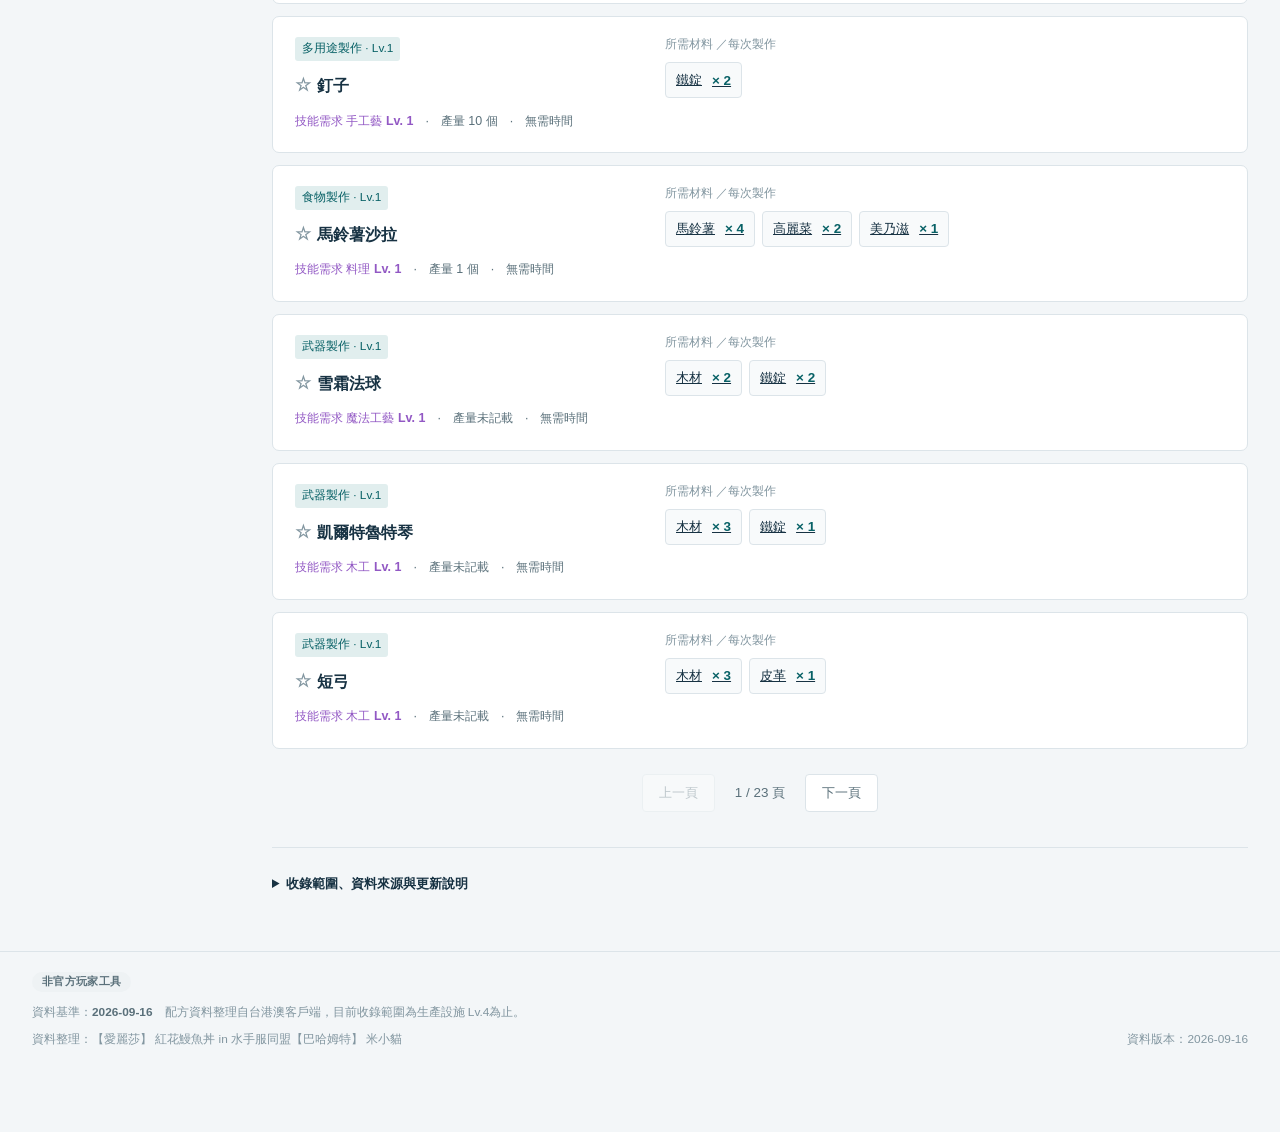
==== commit b10d24aa: "倉庫計算器新增依種類批量加入材料，全站頁尾加註非官方玩家工具 - 倉庫計算器左側新增「依種類批量加入材料」：展開木材／金屬／布料／皮革等   有固定升級鏈的種類，勾選後一次性加入庫存，不用逐筆搜尋輸入" ====
--- a/database.html
+++ b/database.html
@@ -82,8 +82,8 @@
 
       <details id="sources">
         <summary>收錄範圍、資料來源與更新說明</summary>
-        <p>主要資料：配方資料整理自台港澳客戶端，非官方審核資料，可能有漏項或誤讀。</p>
-        <p>查無結果僅表示目前收錄資料中沒有符合項目，不代表遊戲中沒有這個配方；數量、產量或時間未記載時會明示。<a href="https://mabinogimobile.nexon.com/Info/Guide" target="_blank" rel="noopener">NEXON 官方指南</a>供核對遊戲規則。</p>
+        <p>主要資料：配方資料整理自台港澳客戶端，非官方審核資料，部分資料未實裝，請以實際版本為主。</p>
+        <p>查無結果僅表示目前收錄資料中沒有符合項目，不代表遊戲中沒有這個配方；數量、產量或時間未記載時會明示。</p>
       </details>
 
     </div>
@@ -91,6 +91,7 @@
 </div>
 
 <footer class="site-footer">
+  <div class="footer-disclaimer">非官方玩家工具</div>
   <div class="footer-baseline">資料基準：<strong id="notice-date"></strong>　配方資料整理自台港澳客戶端，目前收錄範圍為生產設施 Lv.4為止。</div>
   <div class="footer-credit">
     <span>資料整理：【愛麗莎】 紅花鰻魚丼 in 水手服同盟【巴哈姆特】 米小貓</span>
--- a/css/style.css
+++ b/css/style.css
@@ -335,11 +335,18 @@
 .meta { font-size: .78rem; line-height: 1.8; color: var(--text-2); margin-top: 12px; }
 .ingredients-label { font-size: .74rem; color: var(--text-3); margin-bottom: 9px; }
 .ingredients { display: flex; flex-wrap: wrap; gap: 7px; }
-.ingredient { border: 1px solid var(--line); background: var(--surface-3); padding: 8px 10px; border-radius: 4px; text-align: left; max-width: 100%; display: flex; gap: 10px; justify-content: space-between; align-items: center; color: var(--text); font-size: .84rem; }
+.ingredient {
+  border: 1px solid var(--line); background: var(--surface-3); padding: 8px 10px; border-radius: 4px;
+  text-align: left; max-width: 100%; display: flex; gap: 10px; justify-content: space-between; align-items: center;
+  color: var(--text); font-size: .84rem; transition: background-color .15s, border-color .15s, color .15s;
+}
 .ingredient small { display: block; font-size: .72rem; color: var(--text-3); line-height: 1.6; }
-.ingredient b { color: var(--accent); white-space: nowrap; }
+.ingredient b { color: var(--accent); white-space: nowrap; transition: color .15s; }
 .ingredient.match { border-color: var(--accent); background: var(--accent-soft); }
-.ingredient:hover { border-color: var(--accent); }
+/* 滑過去／點下去：整個標籤填滿品牌色，數量跟未實裝標籤也換成白色，維持看得清楚 */
+.ingredient:hover { border-color: var(--accent-strong); background: var(--accent-strong); color: #fff; }
+.ingredient:hover b { color: #fff; }
+.ingredient:hover .ni-tag { background: rgba(255, 255, 255, .22); color: #fff; }
 .recipe details { font-size: .78rem; color: var(--text-2); margin-top: 14px; line-height: 1.7; }
 .recipe details p { margin-bottom: 0; overflow-wrap: anywhere; }
 summary { cursor: pointer; }
@@ -359,6 +366,8 @@
 #coverage { padding-top: 15px; }
 
 .site-footer { font-size: .74rem; color: var(--text-3); border-top: 1px solid var(--line); padding: 20px var(--gutter) 84px; } /* 底部多留空間，避免右下角的最愛方塊蓋住頁尾文字 */
+/* 每一頁最下面都要有的聲明：這是玩家自製小工具，不是官方網站 */
+.footer-disclaimer { display: inline-block; font-size: .68rem; font-weight: 700; letter-spacing: .03em; color: var(--text-2); background: var(--surface-2); padding: 3px 10px; border-radius: 10px; margin-bottom: 10px; }
 .footer-baseline { margin-bottom: 10px; line-height: 1.7; }
 .footer-baseline strong { color: var(--text-2); }
 .footer-credit { display: flex; justify-content: space-between; gap: 15px; }
@@ -399,14 +408,26 @@
 .home-main { max-width: 1200px; margin: 0 auto; padding: 44px var(--gutter); }
 .entry-cards { display: grid; grid-template-columns: repeat(2, 1fr); gap: 20px; margin-bottom: 48px; }
 .entry-card {
-  display: block; text-decoration: none; color: inherit;
+  display: block; text-decoration: none; color: inherit; position: relative; overflow: hidden; isolation: isolate;
   background: var(--surface); border: 1px solid var(--line); border-radius: 10px; padding: 26px;
   transition: border-color .15s, transform .15s, background-color .15s;
 }
-.entry-card:hover { border-color: var(--accent); transform: translateY(-2px); }
-.entry-card .icon { font-size: 1.8rem; margin-bottom: 14px; }
-.entry-card h3 { margin: 0 0 8px; font-size: 1.05rem; color: var(--text); }
-.entry-card p { margin: 0; font-size: .85rem; color: var(--text-2); line-height: 1.6; }
+.entry-card:hover { border-color: var(--accent-strong); transform: translateY(-2px); }
+/* 進場前冷清，滑過去讓一塊斜切的品牌色從左邊滑進來，文字顏色跟著換成白色，卡片就有精神多了 */
+.entry-card::before {
+  content: ""; position: absolute; top: 0; left: -15%; width: 130%; height: 100%;
+  background: var(--accent-strong);
+  transform: translate3d(-100%, 0, 0) skewX(-12deg);
+  transition: transform .45s cubic-bezier(.3, 1, .4, 1);
+}
+.entry-card:hover::before { transform: translate3d(0, 0, 0) skewX(-12deg); }
+.entry-card > * { position: relative; z-index: 1; } /* 圖示／標題／說明要蓋在滑入色塊上面，不能被蓋住 */
+.entry-card .icon { display: inline-flex; margin-bottom: 14px; }
+.entry-card .icon img { width: 56px; height: 56px; display: block; }
+.entry-card h3 { margin: 0 0 8px; font-size: 1.05rem; color: var(--text); transition: color .25s; }
+.entry-card p { margin: 0; font-size: .85rem; color: var(--text-2); line-height: 1.6; transition: color .25s; }
+.entry-card:hover h3 { color: #fff; }
+.entry-card:hover p { color: rgba(255, 255, 255, .86); }
 .entry-card.disabled { opacity: .55; cursor: default; }
 .entry-card.disabled:hover { border-color: var(--line); transform: none; }
 .entry-card .soon { display: inline-block; margin-top: 10px; font-size: .68rem; background: var(--surface-2); color: var(--text-2); padding: 2px 8px; border-radius: 8px; }
@@ -427,11 +448,17 @@
 .item-card {
   display: block; text-decoration: none; text-align: left;
   background: var(--surface); border: 1px solid var(--line); border-radius: 6px; padding: 12px 14px;
-  cursor: pointer;
-}
-.item-card:hover { border-color: var(--accent); }
-.item-card .item-card-zh { font-size: .92rem; display: block; margin-bottom: 2px; }
-.item-card .item-card-kr { font-size: .72rem; color: var(--text-3); }
+  cursor: pointer; transition: background-color .15s, border-color .15s;
+}
+/* 滑過去／點下去：整張卡片填滿品牌色，名稱跟裡面的標籤都換成白色字，才不會糊在一起看不清楚 */
+.item-card:hover { background: var(--accent-strong); border-color: var(--accent-strong); }
+.item-card:hover .item-card-zh { color: #fff; font-weight: 600; }
+.item-card:hover .item-card-kr { color: rgba(255, 255, 255, .75); }
+.item-card:hover .acq-tag { background: rgba(255, 255, 255, .22); color: #fff; }
+.item-card:hover .acq-tag-unknown { background: rgba(255, 255, 255, .14); color: rgba(255, 255, 255, .8); }
+.item-card:hover .ni-tag { background: rgba(255, 255, 255, .22); color: #fff; }
+.item-card .item-card-zh { font-size: .92rem; display: block; margin-bottom: 2px; transition: color .15s; }
+.item-card .item-card-kr { font-size: .72rem; color: var(--text-3); transition: color .15s; }
 .item-card .item-card-tags { display: flex; flex-wrap: wrap; gap: 4px; margin-top: 8px; }
 .acq-tag { font-size: .68rem; line-height: 1; padding: 3px 7px; border-radius: 10px; background: var(--accent-soft); color: var(--accent); }
 .acq-tag-unknown { background: var(--surface-2); color: var(--text-3); }
@@ -497,6 +524,30 @@
 }
 .inv-add-suggest button { display: block; width: 100%; text-align: left; border: 0; background: none; color: var(--text); padding: 9px 14px; font-size: .85rem; }
 .inv-add-suggest button:hover { background: var(--surface-2); }
+
+/* 批量加入：展開「金屬」「布料」這種種類，勾選材料後一次全部加進庫存 */
+.bulk-add { margin-bottom: 18px; }
+.bulk-add-toggle {
+  width: 100%; text-align: left; border: 1px solid var(--line); background: var(--surface-3); color: var(--text-2);
+  padding: 10px 14px; border-radius: 6px; font-size: .84rem; cursor: pointer; transition: border-color .15s, color .15s;
+}
+.bulk-add-toggle:hover { border-color: var(--accent); color: var(--text); }
+.bulk-add-panel { margin-top: 8px; border: 1px solid var(--line); border-radius: 8px; padding: 10px; max-height: 340px; overflow-y: auto; }
+.bulk-kind + .bulk-kind { margin-top: 4px; }
+.bulk-kind-toggle {
+  display: flex; width: 100%; justify-content: space-between; align-items: center; gap: 8px;
+  border: 0; background: var(--surface-2); color: var(--text); padding: 9px 10px; border-radius: 5px;
+  font-size: .85rem; text-align: left; cursor: pointer;
+}
+.bulk-kind-toggle:hover { background: var(--surface-3); }
+.bulk-kind-toggle .n { font-size: .74rem; color: var(--text-3); margin-left: auto; margin-right: 4px; }
+.bulk-kind-toggle .arrow { color: var(--text-3); flex-shrink: 0; }
+.bulk-group { display: flex; flex-wrap: wrap; gap: 6px 16px; padding: 10px 6px 12px 16px; }
+.bulk-group[hidden] { display: none; } /* 上面 display:flex 的優先度跟瀏覽器內建的 [hidden] 一樣高，沒加這行收合就會失效 */
+.bulk-check { display: flex; align-items: center; gap: 6px; font-size: .84rem; color: var(--text); cursor: pointer; }
+.bulk-check input { accent-color: var(--accent); cursor: pointer; }
+.bulk-add-apply { display: block; width: 100%; margin-top: 10px; border: 0; background: var(--accent-strong); color: #fff; font-weight: 600; padding: 10px; border-radius: 6px; cursor: pointer; font-size: .86rem; }
+.bulk-add-apply:hover { filter: brightness(1.08); }
 
 .inv-table { width: 100%; border-collapse: collapse; background: var(--surface); border: 1px solid var(--line); border-radius: 8px; overflow: hidden; margin-bottom: 20px; }
 .inv-table th { text-align: left; font-size: .76rem; color: var(--text-2); font-weight: 500; padding: 10px 14px; border-bottom: 1px solid var(--line); background: var(--surface-2); }
@@ -564,17 +615,42 @@
 .inv-calc-btn:hover { filter: brightness(1.08); }
 
 .inv-results-group { margin-bottom: 28px; }
-.inv-results-group h2 { font-size: 1rem; margin: 0 0 12px; padding-bottom: 10px; border-bottom: 1px solid var(--line); }
+.inv-results-group h2 {
+  display: flex; align-items: center; justify-content: space-between; gap: 10px;
+  font-size: 1rem; margin: 0 0 12px; padding-bottom: 10px; border-bottom: 1px solid var(--line);
+}
+/* 分類標題（例如「藥品加工」）後面的 ▾：收合／展開這個分類底下整組配方 */
+.group-toggle {
+  flex-shrink: 0; border: 0; background: none; color: var(--text-2); font-size: 1.3rem;
+  line-height: 1; width: 32px; height: 32px; display: grid; place-items: center;
+  cursor: pointer; border-radius: 6px; transition: transform .15s ease;
+}
+.group-toggle:hover { color: var(--accent); background: var(--surface-2); }
+.inv-results-group.collapsed h2 { margin-bottom: 0; border-bottom: 0; padding-bottom: 0; }
+.inv-results-group.collapsed .group-toggle { transform: rotate(-90deg); }
+.inv-results-group.collapsed .inv-results-group-body { display: none; }
 .inv-row {
-  display: flex; align-items: center; gap: 14px; background: var(--surface); border: 1px solid var(--line);
+  display: flex; align-items: flex-start; gap: 14px; background: var(--surface); border: 1px solid var(--line);
   border-radius: 6px; padding: 12px 16px; margin-bottom: 8px;
 }
-.inv-row .status { width: 22px; flex-shrink: 0; text-align: center; font-size: 1rem; }
+.inv-row .status { width: 22px; flex-shrink: 0; text-align: center; font-size: 1rem; padding-top: 2px; }
 .inv-row.ok .status { color: #1B9653; }
 .inv-row.partial .status { color: #c98a1c; }
-.inv-row .name { flex: 1; min-width: 0; }
-.inv-row .count { font-size: .82rem; color: var(--accent); white-space: nowrap; }
+.inv-row .name { flex: 1; min-width: 0; display: flex; flex-direction: column; gap: 8px; }
+.inv-row .name-line { display: flex; align-items: baseline; justify-content: space-between; gap: 10px; }
+.inv-row .count { font-size: .82rem; color: var(--accent); white-space: nowrap; flex-shrink: 0; }
 .inv-row .missing { font-size: .78rem; color: var(--danger); margin-top: 3px; }
+
+/* 每個配方底下的完整材料清單：已經足夠的用綠色標籤（醒目），不足的用紅色標籤＋連結到該材料頁 */
+.ing-list { display: flex; flex-wrap: wrap; gap: 6px; }
+.ing { font-size: .78rem; padding: 3px 9px; border-radius: 10px; line-height: 1.5; white-space: nowrap; }
+.ing-ok { background: rgba(27, 150, 83, .14); color: #1B9653; font-weight: 600; }
+.ing-short { background: rgba(193, 91, 74, .14); color: var(--danger); }
+.ing-short a { color: inherit; text-decoration: underline; text-decoration-style: dotted; text-underline-offset: 2px; }
+.ing-short a:hover { text-decoration-style: solid; }
+
+/* 我的最愛／所有道具 分頁列 */
+.inv-result-tabs { margin-bottom: 14px; }
 
 /* ===================================================================
    響應式斷點
